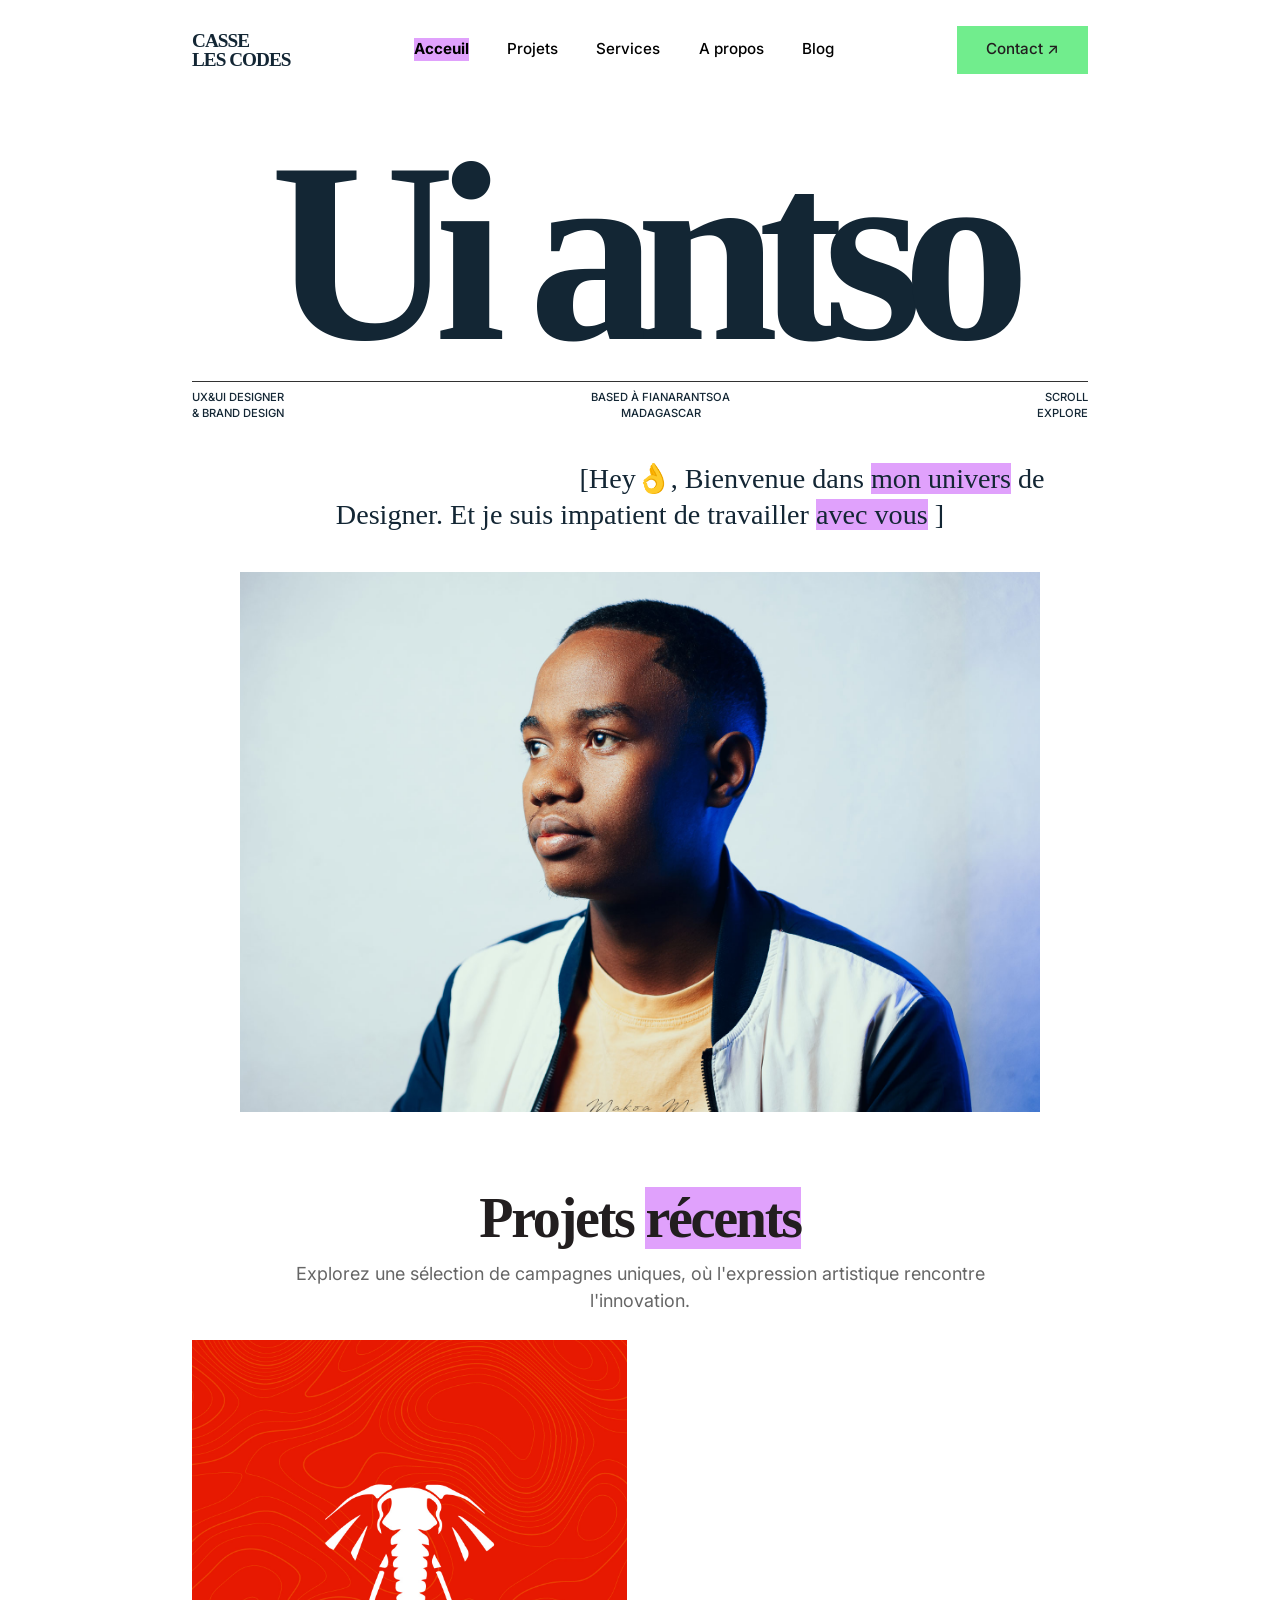
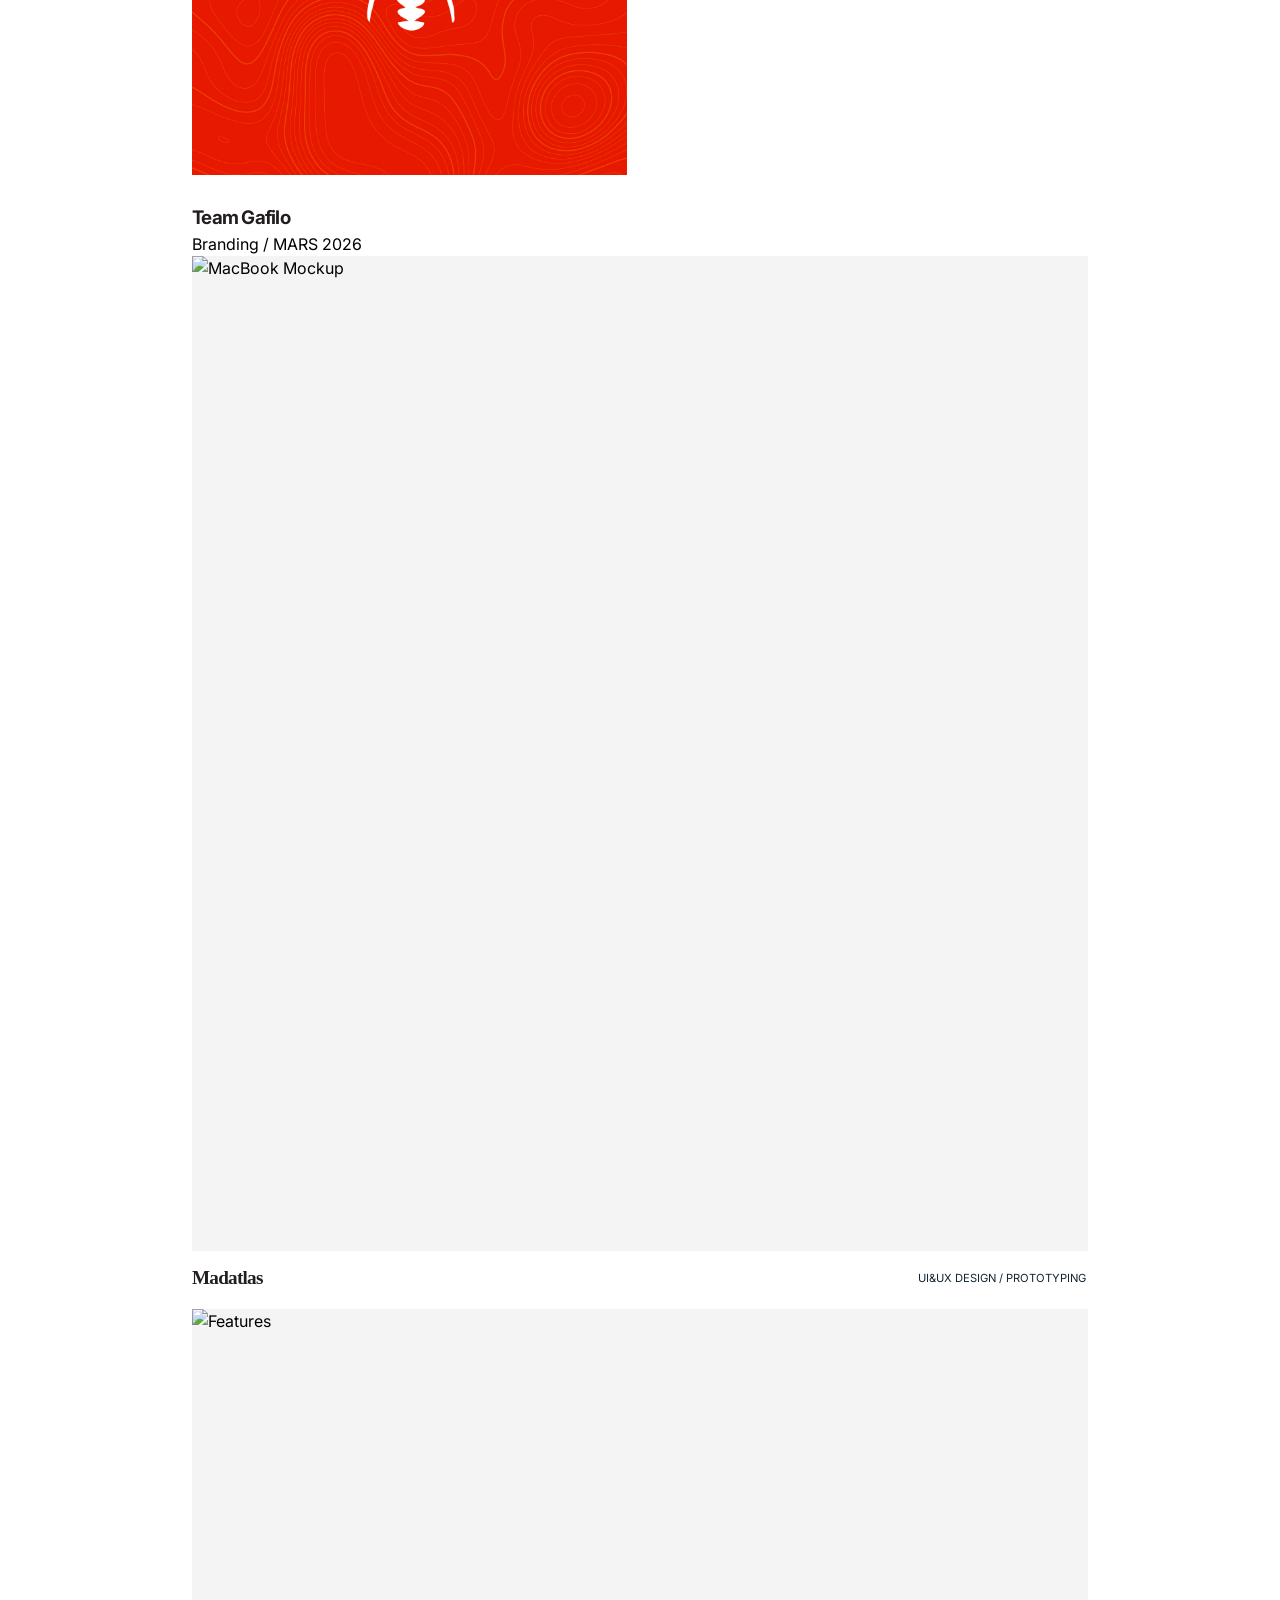
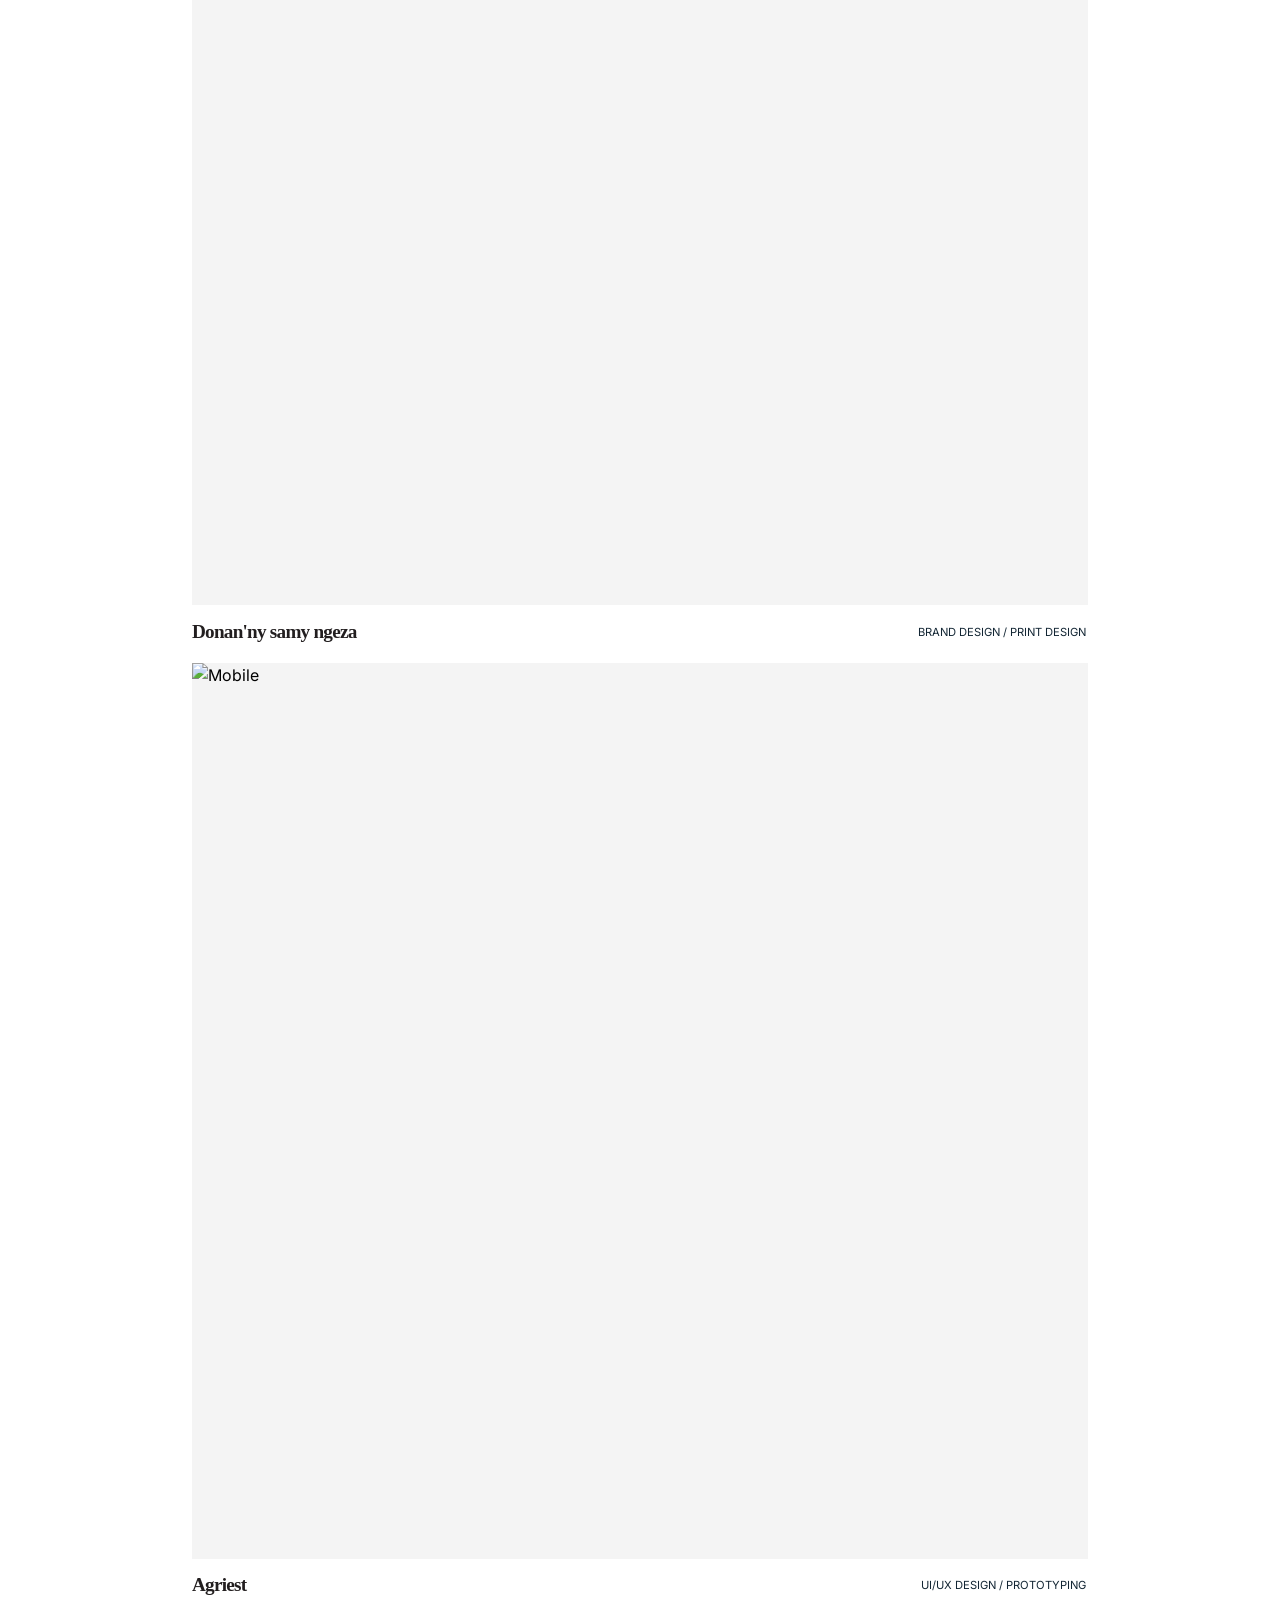
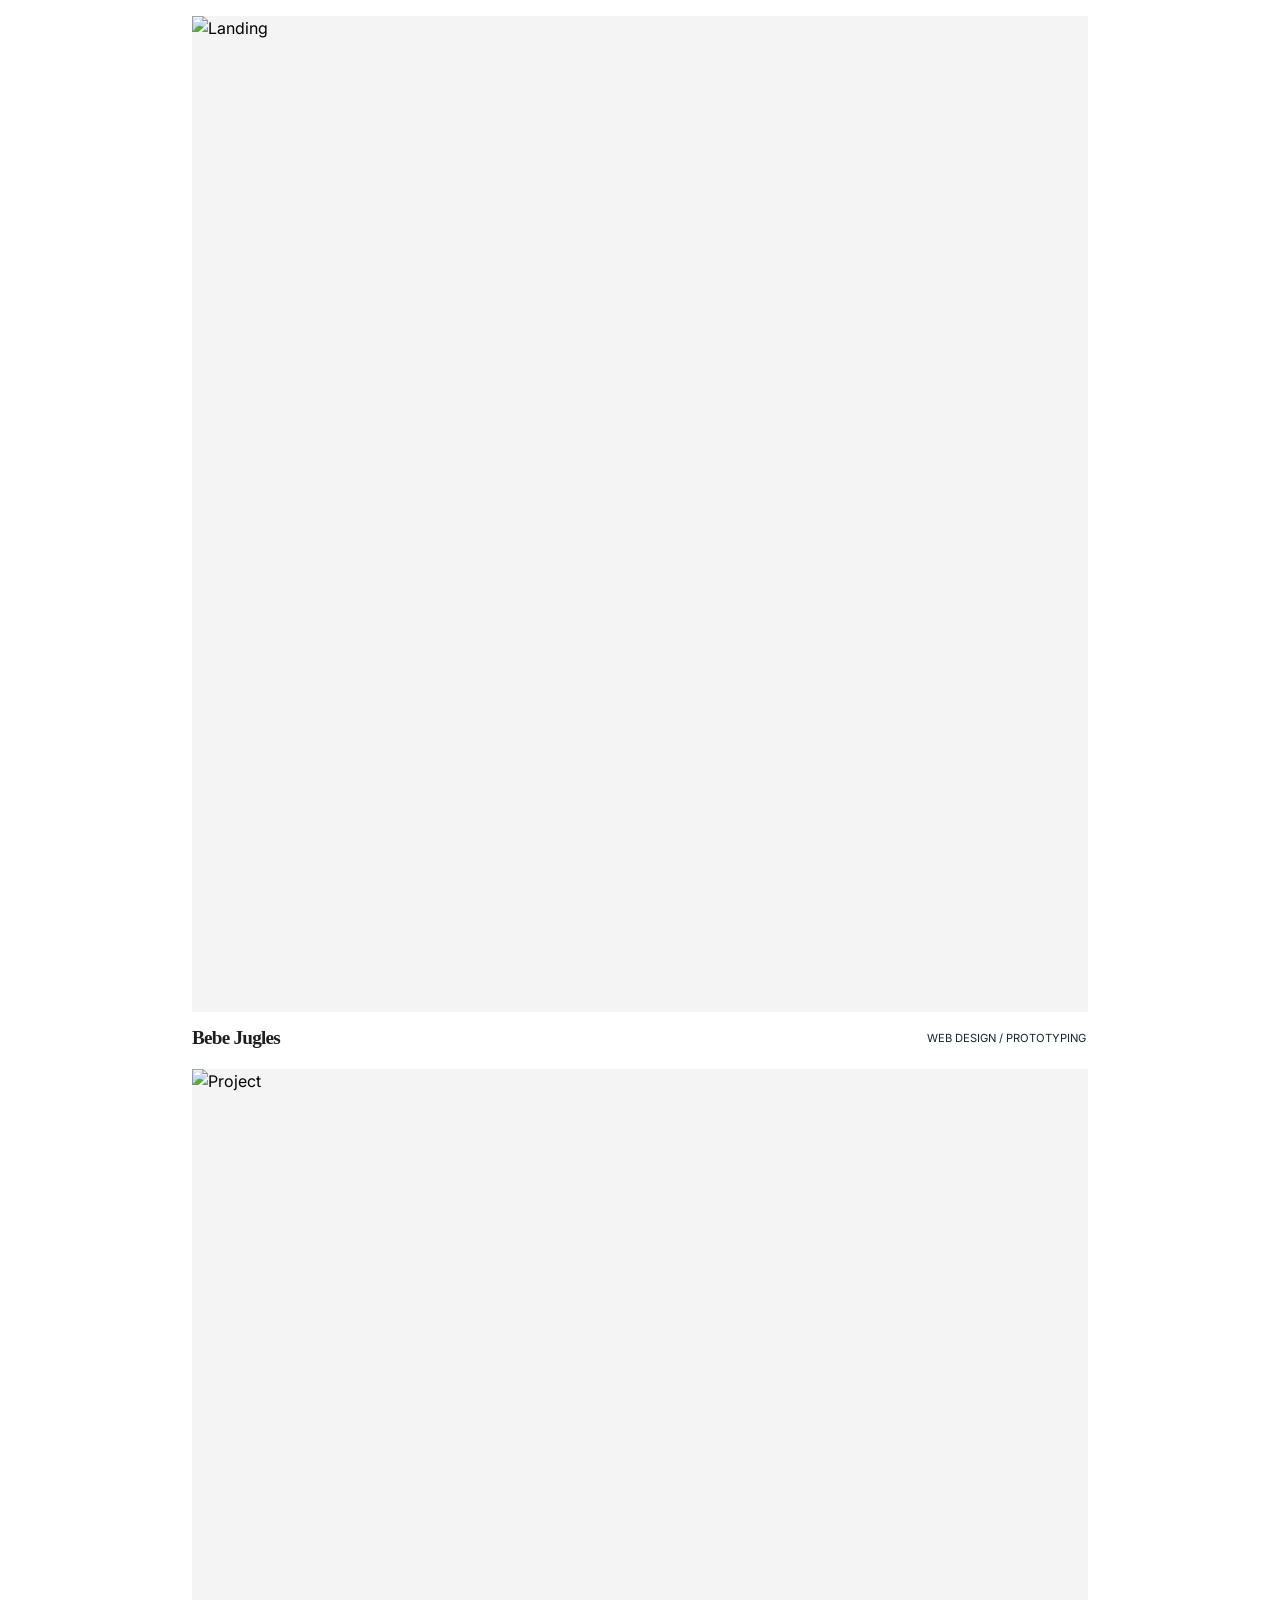
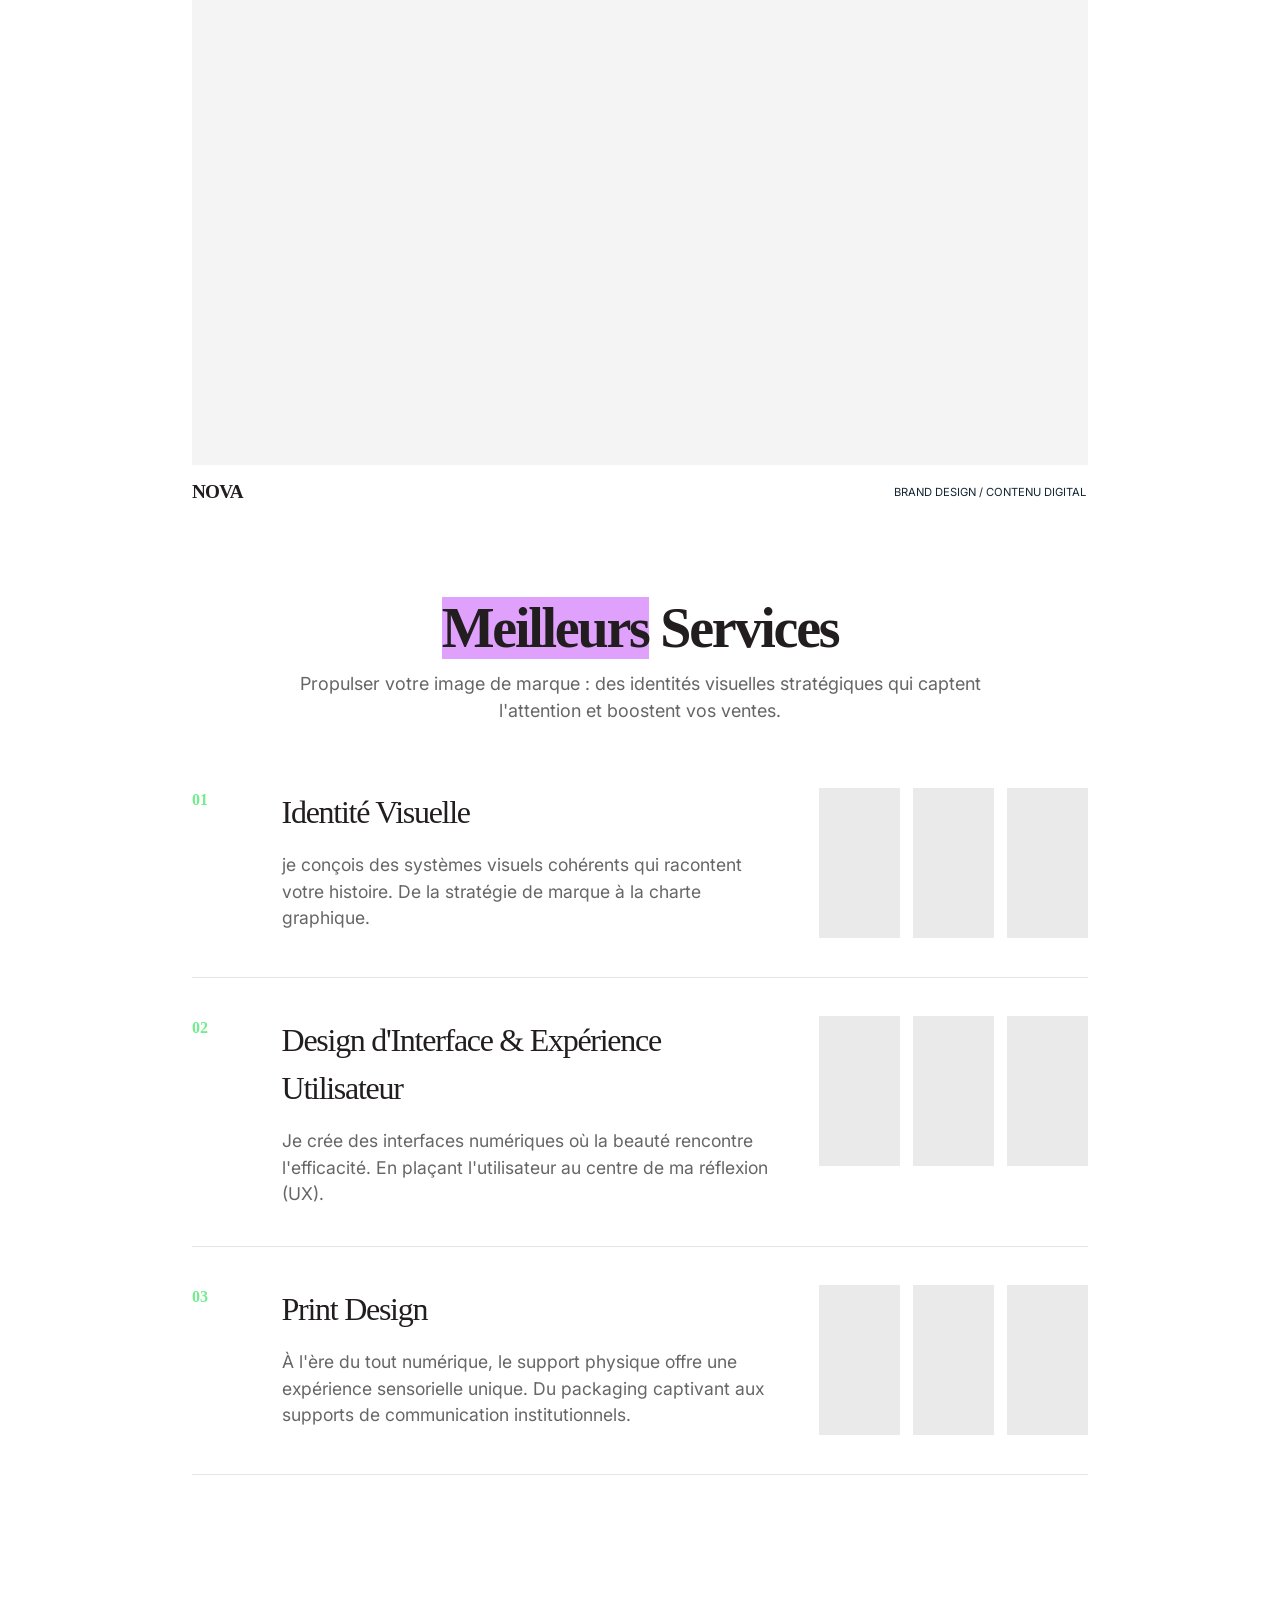
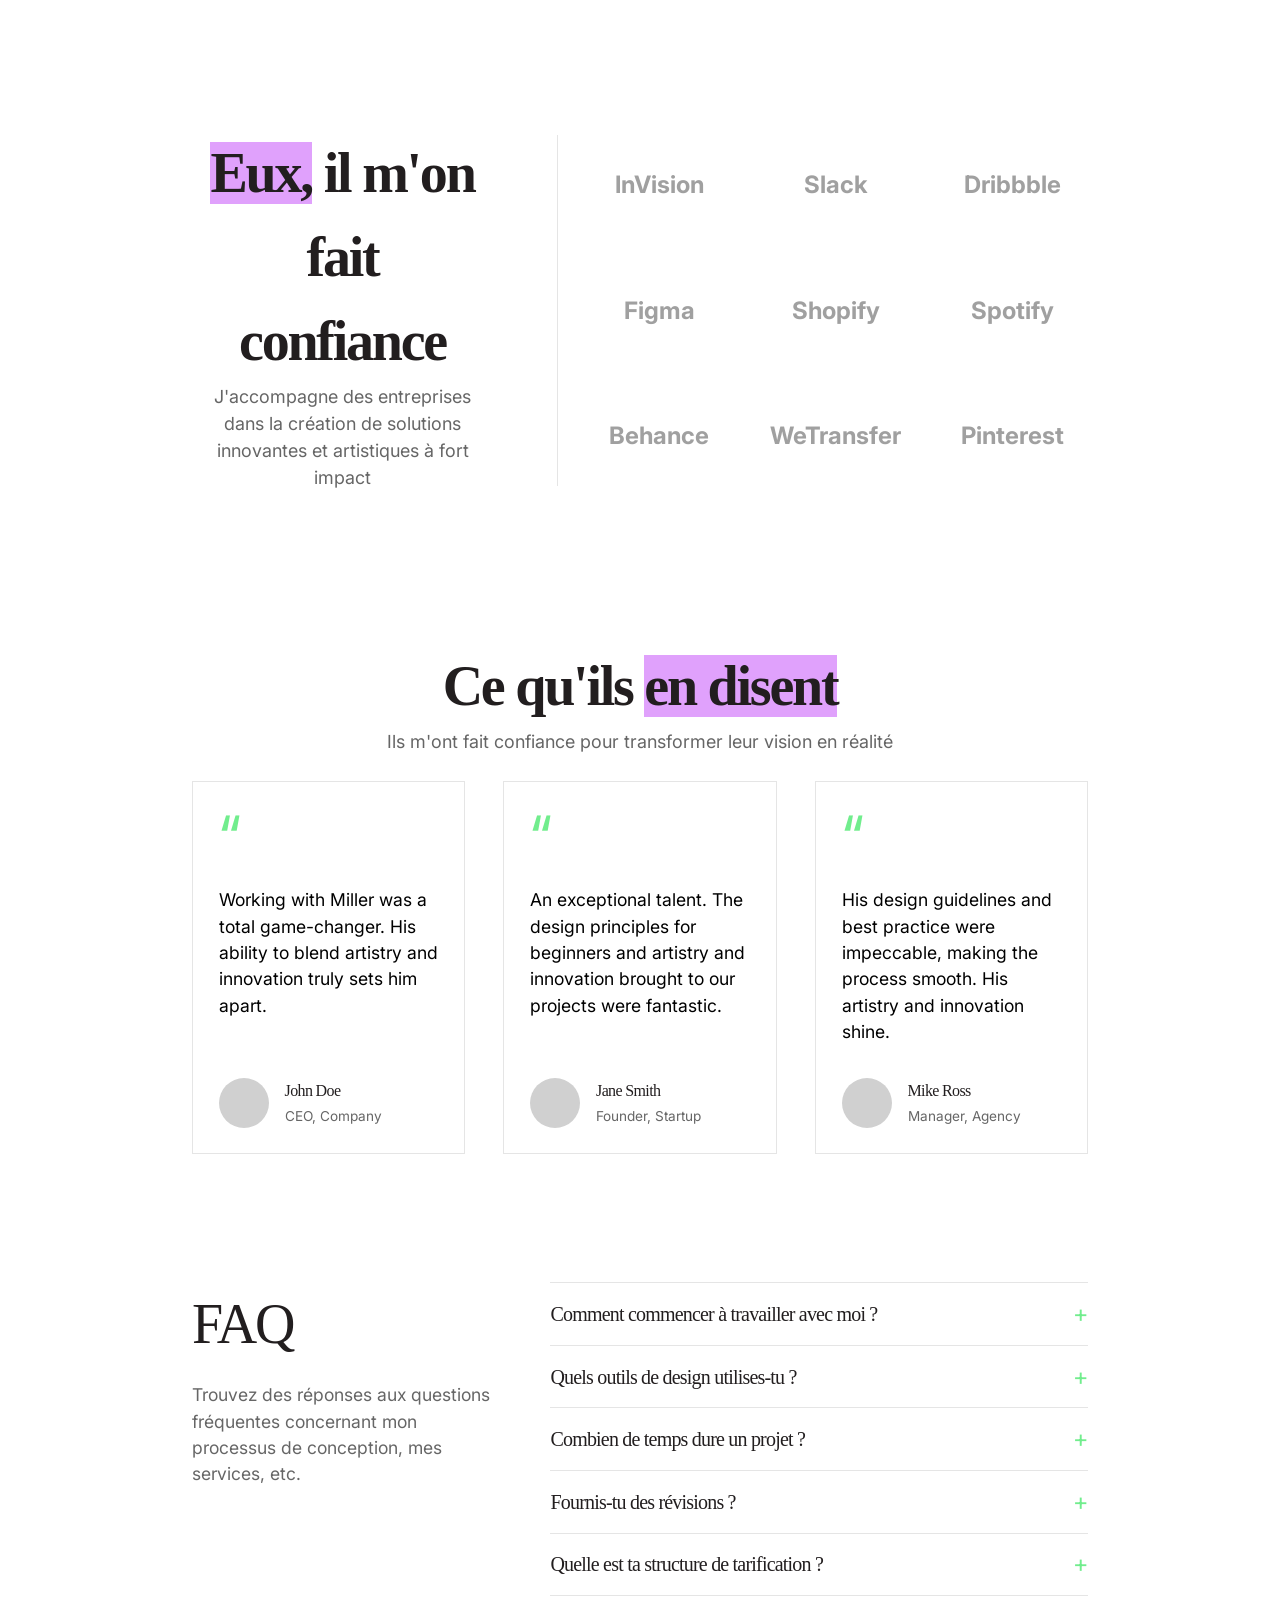
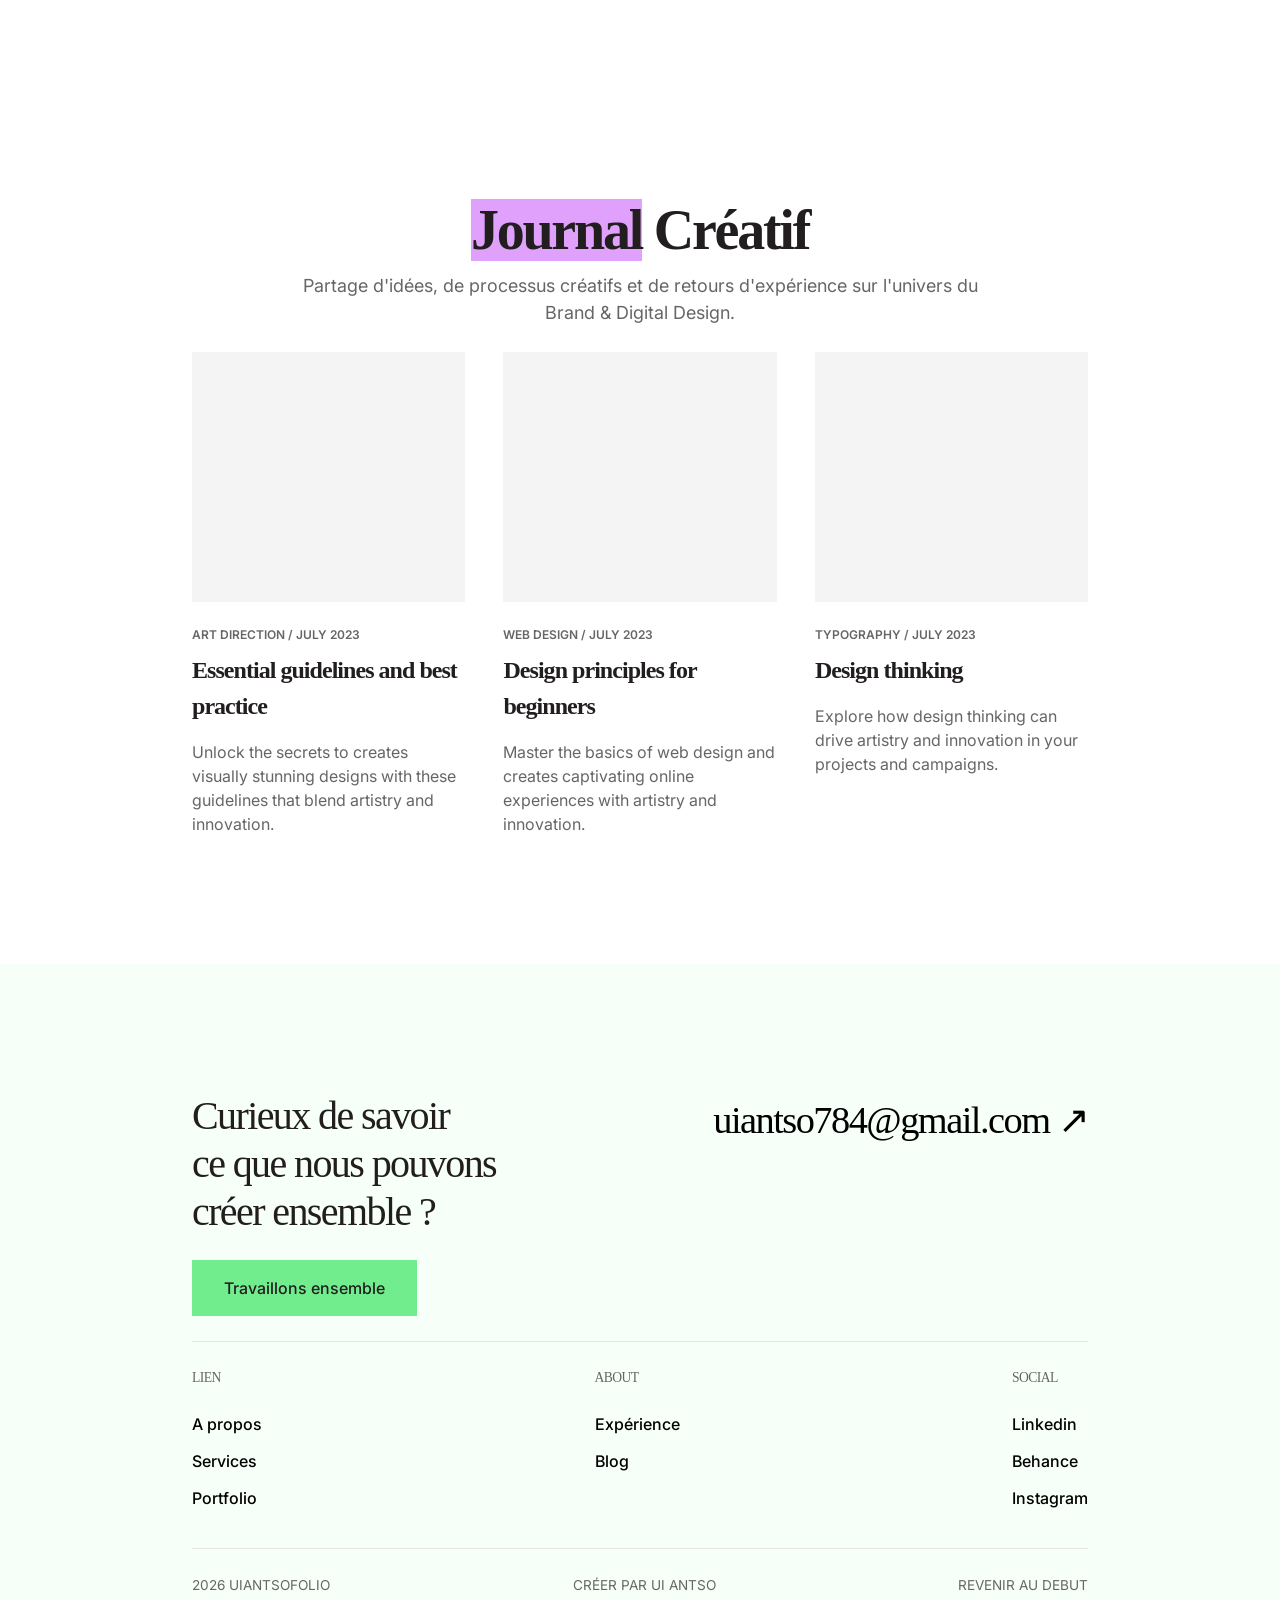
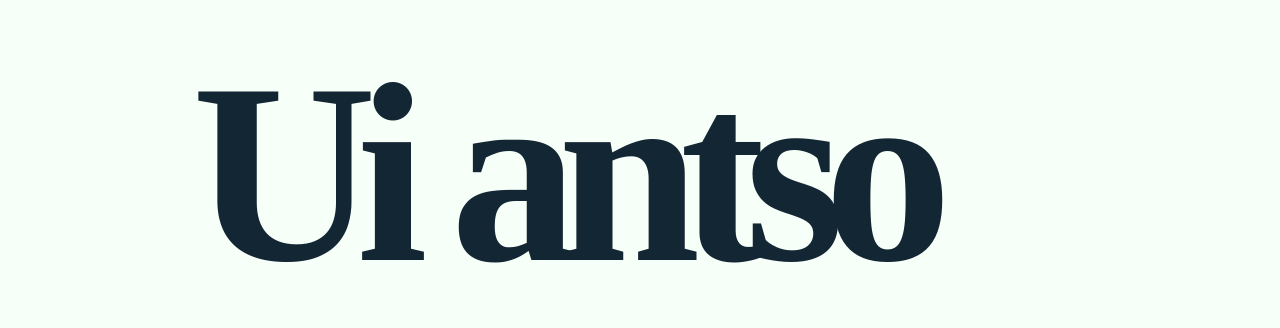
==== index.html @ 8a136097 "Change gafilo" ====
<!DOCTYPE html>
<html lang="fr">

<head>
    <meta charset="UTF-8">
    <meta name="viewport" content="width=device-width, initial-scale=1.0">
    <title>Ui antso | Designer UI/UX & Brand Identity Freelance</title>
    <meta name="description"
        content="Portfolio de Ui antso, designer pluridisciplinaire spécialisé en UI/UX, identité de marque et design print. Création d'expériences numériques modernes et minimalistes.">
    <link rel="stylesheet" href="style.css">
    <link href="https://fonts.googleapis.com/css2?family=Inter:wght@400;500;600;700;800&display=swap" rel="stylesheet">
    <link rel="icon" type="image/svg+xml" href="/favicon.svg">
</head>

<body>

    <!-- HEADER -->
    <header class="navbar">
        <div class="logo">CASSE <br> LES CODES</div>

        <div class="burger-menu" id="burger-menu">
            <span></span>
            <span></span>
            <span></span>
        </div>

        <nav class="nav-links" id="nav-links">
            <a class="active" href="index.html">Acceuil</a>
            <a href="Pojets_Ui_antso.html">Projets</a>
            <a href="Service_Ui_antso.html">Services</a>
            <a href="Apropos_Ui_antso.html">A propos</a>
            <a href="blog_Ui_antso.html">Blog</a>
        </nav>

        <a href="https://wa.me/+261349115994" class="btn-contact">Contact ↗</a>
    </header>

    <!-- HERO SECTION -->
    <section class="hero">
        <h1 class="hero-title">Ui antso</h1>

        <div class="hero-meta">
            <div class="meta-block">
                <span>Ux&Ui Designer</span><br>
                <span> & brand design</span>

            </div>
            <div class="meta-block text-center">
                <span>Based à Fianarantsoa</span><br>
                <span> Madagascar</span>

            </div>
            <div class="meta-block text-right">
                <span>Scroll</span><br>
                <span>Explore</span>
            </div>
        </div>

        <p class="hero-description">
            [Hey👌, Bienvenue dans <span style="background-color: #E0A1FC;">mon univers</span> de Designer. Et je suis
            impatient de travailler <span style="background-color: #E0A1FC;"> avec vous</span> ]
        </p>

        <div class="hero-image">
            <!-- Remplacez l'URL par la vraie photo -->
            <img src="photo_UIantso.jpg" alt="Ui antso Portrait">
        </div>
    </section>

    <!-- SELECTED WORKS -->
    <section class="works">
        <div class="section-heading">
            <h2>Projets <spa style="background-color: #E0A1FC;">récents</spa>
            </h2>
            <p>Explorez une sélection de campagnes uniques, où l'expression artistique rencontre l'innovation.</p>
        </div>

        <div class="works-grid">
            <div class="work-card">
                <a href="https://www.behance.net/gallery/249415917/TEAM-GAFILO target=" _blank"
                    rel="noopener noreferrer">
                    <div class=" img-wrapper"><img src="/TEAM-GAFILO-BRANDING.jpg"
                            alt="TEAM GAFILO | COMBAT​​​​​​​ SPORT GYM designer par ui antso">
                    </div>

                </a>
                <div class="work-info"></div>

                <h3>Team Gafilo</h3>
                <span>Branding / MARS 2026</span>
            </div>
        </div>
        <div class="work-card">
            <div class="img-wrapper"><img
                    src="https://images.unsplash.com/photo-1517336714731-489689fd1ca8?auto=format&fit=crop&q=80&w=800&h=600"
                    alt="MacBook Mockup"></div>
            <div class="work-info">
                <h3>Madatlas</h3>
                <span>Ui&Ux design / Prototyping</span>
            </div>
        </div>
        <div class="work-card">
            <div class="img-wrapper"><img
                    src="https://images.unsplash.com/photo-1551288049-bebda4e38f71?auto=format&fit=crop&q=80&w=800&h=600"
                    alt="Features"></div>
            <div class="work-info">
                <h3>Donan'ny samy ngeza</h3>
                <span>Brand design / Print design</span>
            </div>
        </div>
        <div class="work-card">
            <div class="img-wrapper"><img
                    src="https://images.unsplash.com/photo-1512941937669-90a1b58e7e9c?auto=format&fit=crop&q=80&w=800&h=600"
                    alt="Mobile"></div>
            <div class="work-info">
                <h3>Agriest</h3>
                <span>UI/UX design / Prototyping</span>
            </div>
        </div>
        <div class="work-card">
            <div class="img-wrapper"><img
                    src="https://images.unsplash.com/photo-1498050108023-c5249f4df085?auto=format&fit=crop&q=80&w=800&h=600"
                    alt="Landing"></div>
            <div class="work-info">
                <h3>Bebe Jugles</h3>
                <span>Web Design / Prototyping</span>
            </div>
        </div>
        <div class="work-card">
            <div class="img-wrapper"><img
                    src="https://images.unsplash.com/photo-1558655146-d09347e92766?auto=format&fit=crop&q=80&w=800&h=600"
                    alt="Project"></div>
            <div class="work-info">
                <h3>NOVA</h3>
                <span>Brand design / Contenu Digital</span>
            </div>
        </div>
        </div>
    </section>

    <!-- BEST SERVICES -->
    <section class="services">
        <div class="section-heading">
            <h2> <span style="background-color: #E0A1FC;"> Meilleurs</span> Services</h2>
            <p>Propulser votre image de marque : des identités visuelles stratégiques qui captent
                l'attention et boostent vos ventes.</p>
        </div>

        <div class=" service-list">
            <div class="service-row">
                <div class="service-num">01</div>
                <div class="service-content">
                    <h3>Identité Visuelle</h3>
                    <p>je conçois des systèmes visuels cohérents qui racontent votre histoire. De la stratégie
                        de marque
                        à la charte graphique.</p>
                </div>
                <div class="service-images">
                    <div class="s-img"></div>
                    <div class="s-img"></div>
                    <div class="s-img"></div>
                </div>
            </div>

            <div class="service-row">
                <div class="service-num">02</div>
                <div class="service-content">
                    <h3>Design d'Interface & Expérience Utilisateur</h3>
                    <p>Je crée des interfaces numériques où la beauté rencontre l'efficacité. En plaçant
                        l'utilisateur
                        au centre de ma réflexion (UX).</p>
                </div>
                <div class="service-images">
                    <div class="s-img"></div>
                    <div class="s-img"></div>
                    <div class="s-img"></div>
                </div>
            </div>

            <div class="service-row">
                <div class="service-num">03</div>
                <div class="service-content">
                    <h3>Print Design</h3>
                    <p>À l'ère du tout numérique, le support physique offre une expérience sensorielle unique.
                        Du
                        packaging captivant aux supports de communication institutionnels.</p>
                </div>
                <div class="service-images">
                    <div class="s-img"></div>
                    <div class="s-img"></div>
                    <div class="s-img"></div>
                </div>
            </div>
        </div>
    </section>

    <!-- TRUSTED PARTNERS -->
    <section class="partners">
        <div class="section-heading text-left">
            <h2> <span style="background-color: #E0A1FC;">Eux,</span> il m'on fait <br>confiance
            </h2>
            <p>J'accompagne des entreprises dans la création de solutions innovantes et artistiques à fort impact</p>
        </div>
        <div class="partners-grid">
            <!-- Logos factices pour reproduire la grille -->
            <div class="partner-logo">InVision</div>
            <div class="partner-logo">Slack</div>
            <div class="partner-logo">Dribbble</div>
            <div class="partner-logo">Figma</div>
            <div class="partner-logo">Shopify</div>
            <div class="partner-logo">Spotify</div>
            <div class="partner-logo">Behance</div>
            <div class="partner-logo">WeTransfer</div>
            <div class="partner-logo">Pinterest</div>
        </div>
    </section>

    <!-- CLIENTS REVIEWS -->
    <section class="reviews">
        <div class="section-heading">
            <h2> Ce qu'ils <span style="background-color: #E0A1FC;"> en disent</span></h2>
            <p>Ils m'ont fait confiance pour transformer leur vision en réalité</p>
        </div>
        <div class="reviews-grid">
            <div class="review-card">
                <div class="quote-icon">“</div>
                <p>Working with Miller was a total game-changer. His ability to blend artistry and innovation truly sets
                    him apart.</p>
                <div class="author">
                    <div class="author-pic"></div>
                    <div>
                        <h4>John Doe</h4>
                        <span>CEO, Company</span>
                    </div>
                </div>
            </div>
            <div class="review-card">
                <div class="quote-icon">“</div>
                <p>An exceptional talent. The design principles for beginners and artistry and innovation brought to our
                    projects were fantastic.</p>
                <div class="author">
                    <div class="author-pic"></div>
                    <div>
                        <h4>Jane Smith</h4>
                        <span>Founder, Startup</span>
                    </div>
                </div>
            </div>
            <div class="review-card">
                <div class="quote-icon">“</div>
                <p>His design guidelines and best practice were impeccable, making the process smooth. His artistry and
                    innovation shine.</p>
                <div class="author">
                    <div class="author-pic"></div>
                    <div>
                        <h4>Mike Ross</h4>
                        <span>Manager, Agency</span>
                    </div>
                </div>
            </div>
        </div>
    </section>

    <!-- FAQ -->
    <section class="faq-section">
        <div class="faq-left">
            <h2>FAQ</h2>
            <p>Trouvez des réponses aux questions fréquentes concernant mon processus de conception, mes services, etc.
            </p>
        </div>
        <div class="faq-right">
            <div class="faq-item">
                <div class="faq-question">
                    <h3>Comment commencer à travailler avec moi ?</h3>
                    <span class="plus">+</span>
                </div>
                <div class="faq-answer">
                    <p>Ça commence par un echange gratuit sur WhatsApp. Nous discuterons de tes objectifs, de ta vision
                        et de la manière dont je peux donner vie à tes idées.</p>
                </div>
            </div>
            <div class="faq-item">
                <div class="faq-question">
                    <h3>Quels outils de design utilises-tu ?</h3>
                    <span class="plus">+</span>
                </div>
                <div class="faq-answer">
                    <p>Je travaille avec des outils de pointe dans l'industrie comme Figma, blender et la suite Adobe
                        pour créer des designs modernes et performants.</p>
                </div>
            </div>
            <div class="faq-item">
                <div class="faq-question">
                    <h3>Combien de temps dure un projet ?</h3>
                    <span class="plus">+</span>
                </div>
                <div class="faq-answer">
                    <p>Les délais des projets varient en fonction de l'envergure, mais la plupart des designs prennent
                        entre 2 et 4 semaines. Je fournirai un calendrier précis après notre première consultation.</p>
                </div>
            </div>
            <div class="faq-item">
                <div class="faq-question">
                    <h3>Fournis-tu des révisions ?</h3>
                    <span class="plus">+</span>
                </div>
                <div class="faq-answer">
                    <p>Absolument ! Je propose un nombre défini de révisions pour m'assurer que le design correspond
                        parfaitement à ta vision.</p>
                </div>
            </div>
            <div class="faq-item">
                <div class="faq-question">
                    <h3>Quelle est ta structure de tarification ?</h3>
                    <span class="plus">+</span>
                </div>
                <div class="faq-answer">
                    <p>YLes tarifs dépendent de la complexité et de l'envergure du projet. Discutons de tes objectifs,
                        et je te fournirai un devis transparent, adapté à tes besoins.</p>
                </div>
            </div>

        </div>
    </section>

    <!-- BLOG & ARTICLES -->
    <section class="blog">
        <div class="section-heading">
            <h2> <span style="background-color: #E0A1FC;">Journal</span> Créatif</h2>
            <p>Partage d'idées, de processus créatifs et de retours d'expérience sur l'univers du Brand & Digital
                Design.</p>
        </div>
        <div class="blog-grid">
            <a href="blog_Ui_antso_detail.html" class="blog-card-link">
                <div class="blog-card">
                    <div class="blog-img"></div>
                    <div class="blog-meta">ART DIRECTION / JULY 2023</div>
                    <h3>Essential guidelines and best practice</h3>
                    <p>Unlock the secrets to creates visually stunning designs with these guidelines that blend artistry
                        and innovation.</p>
                </div>
            </a>

            <a href="blog_Ui_antso_detail.html" class="blog-card-link">
                <div class="blog-card">
                    <div class="blog-img"></div>
                    <div class="blog-meta">WEB DESIGN / JULY 2023</div>
                    <h3>Design principles for beginners</h3>
                    <p>Master the basics of web design and creates captivating online experiences with artistry and
                        innovation.</p>
                </div>
            </a>

            <a href="blog_Ui_antso_detail.html" class="blog-card-link">
                <div class="blog-card">
                    <div class="blog-img"></div>
                    <div class="blog-meta">TYPOGRAPHY / JULY 2023</div>
                    <h3>Design thinking</h3>
                    <p>Explore how design thinking can drive artistry and innovation in your projects and campaigns.</p>
                </div>
            </a>
        </div>
    </section>

    <!-- FOOTER -->
    <footer class="footer">
        <div class="footer-top">
            <div class="footer-cta">
                <h2>Curieux de savoir <br> ce que nous pouvons <br> créer ensemble ?</h2>
                <a href="https://wa.me/+261349115994" class="btn-dark">Travaillons ensemble</a>
            </div>
            <div class="footer-email">
                <a href="https://mail.google.com/mail/?view=cm&to=uiantso784@gmail.com">uiantso784@gmail.com ↗</a>
            </div>
        </div>

        <div class="footer-links-grid">
            <div class="links-col">
                <h4>Lien</h4>
                <a href="Apropos_Ui_antso.html">A propos</a>
                <a href="Service_Ui_antso.html">Services</a>
                <a href="Pojets_Ui_antso.html">Portfolio</a>
            </div>
            <div class="links-col">
                <h4>About</h4>
                <a href="Apropos_Ui_antso.html">Expérience</a>
                <a href="blog_Ui_antso.html">Blog</a>
            </div>
            <div class="links-col">
                <h4>Social</h4>
                <a href="https://www.linkedin.com/in/ui-antso-549456346/">Linkedin</a>
                <a href="https://www.behance.net/Uiantso">Behance</a>
                <a href="https://www.instagram.com/ui.antsoo">Instagram</a>
            </div>
        </div>

        <div class="footer-bottom-text">
            <span>2026 Uiantsofolio</span>
            <span>Créer par Ui antso</span>
            <span>Revenir au debut</span>
        </div>

        <h1 class="hero-title">Ui antso</h1>
    </footer>
    <script src="script.js"></script>

</body>

</html>
---- style.css ----
/* --- RESET & VARIABLES --- */
:root {
    --bg-color: #ffffff;
    --text-main: #000000;
    --text-muted: #666666;
    --border-color: #e5e5e5;
    --font-family: 'Inter', sans-serif;
    --padding-x: 15vw;
}

* {
    margin: 0;
    padding: 0;
    box-sizing: border-box;
}

body {
    font-family: var(--font-family);
    background-color: var(--bg-color);
    color: var(--text-main);
    line-height: 1.5;
    overflow-x: hidden;
}

a {
    text-decoration: none;
    color: inherit;
}

img {
    max-width: 100%;
    display: block;
    object-fit: cover;
}

/* --- TYPOGRAPHY --- */
h1,
h2,
h3,
h4 {
    letter-spacing: -0.04em;
    font-weight: 700;
    color: #221E1F;
}

.text-center {
    text-align: center;
}

.text-right {
    text-align: right;
}

.text-left {
    text-align: left;
}

.section-heading {
    text-align: center;
    max-width: 700px;
    margin: 0 auto 2vw auto;
}

.section-heading h2 {
    font-size: 3.5rem;
    margin-bottom: 0rem;
    font-family: Space Grotesk;
}

.section-heading p {
    font-size: 1.125rem;
    color: var(--text-muted);
}

/* --- NAVBAR --- */
.navbar {
    display: flex;
    justify-content: space-between;
    align-items: center;
    padding: 2vw var(--padding-x);
    font-weight: 500;
    font-size: 0.95rem;


}

.logo {
    font-size: 1.2rem;
    font-weight: 800;
    letter-spacing: -0.05em;
    font-family: Space Grotesk;
    line-height: 1;
    color: #132634;
}

.logo:hover {
    color: #71ED8D;
}

.nav-links {
    display: flex;
    gap: 3vw;
}

.btn-contact {
    background-color: #71ED8D;
    ;
    color: #221E1F;
    padding: 0.8rem 1.8rem;
    border-radius: 0px;
}

.btn-dark {
    display: inline-block;
    background-color: #71ED8D;
    color: #221e1f;
    padding: 1rem 2rem;
    border-radius: 0px;
    font-weight: 500;
    margin-top: 1.5rem;
}

/* --- HERO --- */
.hero {
    padding: 3vw var(--padding-x) 0;
    display: flex;
    flex-direction: column;
    align-items: center;
}

.hero-title {
    font-size: 20vw;
    font-weight: bold;
    line-height: 0.9;
    letter-spacing: -0.08em;
    margin-bottom: 1vw;
    font-family: Space Grotesk;
    color: #132634;
}

.hero-meta {
    width: 100%;
    display: flex;
    justify-content: space-between;
    font-size: 0.7rem;
    text-transform: uppercase;
    color: #132634;
    margin-bottom: 3vw;
    padding-top: 0.5vw;
    font-weight: 500;
    border-top: solid 0.5px rgb(50, 50, 50);
}

.hero-description {
    font-size: 2.2vw;
    font-weight: 500;
    text-align: center;
    max-width: 100%;
    line-height: 1.3;
    margin-bottom: 3vw;
    font-family: sora;
    text-indent: 344px;
    color: #132634;
}

.hero-description2 {
    font-size: 2.2vw;
    font-weight: 500;
    text-align: left;
    max-width: 100%;
    line-height: 1.3;
    margin-bottom: 3vw;
    font-family: sora;
    color: #132634;
}

.hero-image {
    width: 100%;
    max-width: 800px;
    height: 60vh;
    border-radius: 0px 0px 0 0;
    overflow: hidden;
    background-color: #f0f0f0;
}

.hero-image2 {
    width: 100%;
    height: 60vh;
    border-radius: 0px 0px 0 0;
    overflow: hidden;
    background-color: #f0f0f0;
}

.hero-image img {
    width: 100%;
    height: 100%;
}

/* --- WORKS --- */
.works {
    padding: 5vw var(--padding-x);
}

.works-grid {
    display: grid;
    grid-template-columns: 1fr 1fr;
    gap: 2vw;
    align-items: start;
    /* Important pour que les cartes ne s'étirent pas par défaut */
}

.work-card .img-wrapper {
    width: 100%;
    overflow: hidden;
    background-color: #f4f4f4;
    margin-bottom: 0.8rem;
    transition: transform 0.6s ease;
    aspect-ratio: 1 / 1;
}


.work-card:nth-child(4n+2) .img-wrapper {
    aspect-ratio: 4.5 / 5;
}

/* Ligne 2 : L'élément à GAUCHE (n°3) est LONG */
.work-card:nth-child(4n+3) .img-wrapper {
    aspect-ratio: 4.5 / 5;
}

.work-card .img-wrapper img {
    width: 100%;
    height: 100%;
}

.work-info {
    display: flex;
    justify-content: space-between;
    align-items: center;
    border-bottom: none;
    padding-bottom: 1rem;
}

.work-info h3 {
    font-size: 1.2rem;
    font-family: Space Grotesk;
}

.work-info span {
    font-size: 0.7rem;
    color: #132634;
    text-transform: uppercase;
    padding: 2px;
}

/* --- SERVICES --- */
.services {
    padding: 0 var(--padding-x) 10vw;
}

.service-list {
    border-top: 0px solid var(--text-main);
}

.service-row {
    display: flex;
    padding: 3vw 0;
    border-bottom: 1px solid var(--border-color);
    align-items: flex-start;
}

.service-num {
    width: 10%;
    font-size: 1rem;
    font-weight: 600;
    font-family: sora;
    color: #71ED8D;
}

.service-content {
    width: 60%;
    padding-right: 4vw;
}

.service-content2 {
    width: 60%;
    padding-right: 1vw;
}

.service-content h3 {
    font-size: 2rem;
    margin-bottom: 1rem;
    font-family: sora;
    font-weight: 400;
}

.service-content p {
    color: var(--text-muted);
    font-size: 1.1rem;
}

.service-images {
    width: 30%;
    display: flex;
    gap: 1vw;
    justify-content: flex-end;
}

.service-images2 {
    width: 100%;
    display: flex;
    gap: 0.5vw;
    justify-content: flex-end;
}


.s-img {
    width: 150px;
    height: 150px;
    background-color: #eaeaea;
}

.s-img2 {
    width: 100%;
    height: 210px;
    background-color: #eaeaea;
    margin-top: 2.5rem;
}

/* --- PARTNERS --- */
.partners {
    padding: 10vw var(--padding-x);
    display: flex;
    align-items: center;
    gap: 5vw;
}

.partners .section-heading {
    margin: 0;
    width: 40%;
}

.partners-grid {
    width: 70%;
    display: grid;
    grid-template-columns: repeat(3, 1fr);
    gap: 2vw;
    border-left: 1px solid var(--border-color);
    padding-left: 2vw;
}

.partner-logo {
    font-weight: 700;
    color: #a0a0a0;
    font-size: 1.5rem;
    text-align: center;
    padding: 2rem 0;
}

/* --- REVIEWS --- */
.reviews {
    padding: 2vw var(--padding-x) 10vw;
}

.reviews-grid {
    display: grid;
    grid-template-columns: repeat(3, 1fr);
    gap: 3vw;
}

.reviews-grid2 {
    display: grid;
    grid-template-columns: repeat(3, 1fr);
    gap: 3vw;
}

.review-card {
    padding: 2vw;
    border: 0.25px solid var(--border-color);
    display: flex;
    flex-direction: column;
}

.quote-icon {
    font-size: 4rem;
    line-height: 1;
    color: #71ED8D;
    margin-bottom: 1rem;

}

.review-card p {
    font-size: 1.1rem;
    margin-bottom: 2rem;
    flex-grow: 1;
}

.author {
    display: flex;
    align-items: center;
    gap: 1rem;
}

.author-pic {
    width: 50px;
    height: 50px;
    border-radius: 50%;
    background-color: #d0d0d0;
}

.author h4 {
    font-size: 1rem;
    font-family: sora;
    font-weight: 400;
}

.author span {
    font-size: 0.85rem;
    color: var(--text-muted);
}

/* --- FAQ --- */
.faq-section {
    padding: 0 var(--padding-x) 10vw;
    display: flex;
    justify-content: space-between;
}

.faq-left {
    width: 35%;
}

.faq-left h2 {
    font-size: 3.5rem;
    margin-bottom: 1rem;
    font-family: sora;
    font-weight: 400;
}

.faq-left p {
    font-size: 1.1rem;
    color: var(--text-muted);
}

.faq-right {
    width: 60%;
    border-top: 1px solid var(--border-color);
}

.faq-item {
    display: flex;
    justify-content: space-between;
    align-items: center;
    padding: 2vw 0;
    border-bottom: 1px solid var(--border-color);
    cursor: pointer;
}

.faq-item h3 {
    font-size: 1.25rem;
    font-weight: 500;
    font-family: sora;
    font-weight: 400;
}

.faq-item .plus {
    font-size: 1.5rem;
    color: #71ED8D;
}


/* --- BLOG --- */
.blog {
    padding: 5vw var(--padding-x) 10vw;
}

.blog-grid {
    display: grid;
    grid-template-columns: repeat(3, 1fr);
    gap: 3vw;
}

.blog-img {
    height: 250px;
    background-color: #f4f4f4;
    margin-bottom: 1.5rem;
}

.blog-meta {
    font-size: 0.75rem;
    font-weight: 600;
    color: var(--text-muted);
    margin-bottom: 0.5rem;

}

.blog-card h3 {
    font-size: 1.5rem;
    margin-bottom: 1rem;
    font-family: sora;
    font-weight: 600;
}

.blog-card p {
    color: var(--text-muted);
    font-size: 1rem;
}

.blog-card-link {
    text-decoration: none;
    /* Enlève le soulignement */
    color: inherit;
    /* Garde les couleurs d'origine du texte */
    display: block;
    /* Permet à toute la zone d'être cliquable */
    transition: transform 0.3s ease;
}

.blog-card-link:hover {
    transform: translateY(-5px);
    /* Petit effet de survol sympa */
}

/* --- FOOTER --- */
.footer {
    background-color: #f7fff9;
    padding: 10vw var(--padding-x) 2vw;
}

.footer-top {
    display: flex;
    justify-content: space-between;
    align-items: flex-start;
    margin-bottom: 2vw;
}

.footer-cta h2 {
    font-size: 2.5rem;
    line-height: 1.2;
    font-family: sora;
    font-weight: 500;
}

.footer-email a {
    font-size: 3vw;
    font-weight: 800;
    letter-spacing: -0.04em;
    font-family: sora;
    font-weight: 400;
}

.footer-links-grid {
    display: flex;
    justify-content: space-between;
    border-top: 1px solid var(--border-color);
    border-bottom: 1px solid var(--border-color);
    padding: 2vw 0;
    margin-bottom: 2vw;
}

.social-icons {
    display: flex;
    gap: 1rem;
    font-weight: 600;
}

.links-col h4 {
    font-size: 0.85rem;
    color: var(--text-muted);
    margin-bottom: 1.5rem;
    text-transform: uppercase;
    font-family: sora;
    font-weight: 400;
}

.links-col a {
    display: block;
    margin-bottom: 0.8rem;
    font-weight: 500;
}

.footer-bottom-text {
    display: flex;
    justify-content: space-between;
    font-size: 0.85rem;
    color: var(--text-muted);
    text-transform: uppercase;
    margin-bottom: 5vw;
}

.huge-footer-logo {
    font-size: 16vw;
    font-weight: 800;
    letter-spacing: -0.06em;
    text-align: center;
    line-height: 0.75;
    margin-bottom: -1vw;
}

/* --- ANIMATIONS --- */

/* Apparition au scroll (utilisé avec JS plus bas) */
.reveal {
    opacity: 0;
    transform: translateY(30px);
    transition: all 0.8s ease-out;
}

.reveal.active {
    opacity: 1;
    transform: translateY(0);
}

/* Hover sur les images de projets */
.img-wrapper {
    overflow: hidden;
}

.img-wrapper img {
    transition: transform 0.6s cubic-bezier(0.25, 1, 0.5, 1);
}

.work-card:hover .img-wrapper img {
    transform: scale(1.05);
}

/* Animation du bouton de contact */
.btn-contact:hover {
    background-color: #333;
    transform: translateY(-2px);
    transition: all 0.3s ease;
    color: #f0f0f0;
}

.btn-dark:hover {
    background-color: #333;
    transform: translateY(-2px);
    transition: all 0.3s ease;
    color: #f0f0f0;
}

/* Animation des items FAQ */
.faq-item {
    transition: padding-left 0.3s ease;
}

.faq-item:hover {
    padding-left: 10px;
    border-bottom-color: var(--text-main);
}

/* Style du bouton burger */
.burger-menu {
    display: none;
    /* Caché par défaut sur desktop */
    flex-direction: column;
    gap: 5px;
    cursor: pointer;
    z-index: 1001;
}

.burger-menu span {
    display: block;
    width: 25px;
    height: 3px;
    background-color: var(--text-main);
    transition: all 0.3s ease;
}

/* État "ouvert" du burger (croix) */
.burger-menu.open span:nth-child(1) {
    transform: translateY(8px) rotate(45deg);
}

.burger-menu.open span:nth-child(2) {
    opacity: 0;
}

.burger-menu.open span:nth-child(3) {
    transform: translateY(-8px) rotate(-45deg);
}

/* --- RESPONSIVITÉ --- */

/* --- RESPONSIVITÉ GLOBALE --- */
@media (max-width: 768px) {
    :root {
        --padding-x: 20px;
    }

    @media (max-width: 768px) {
        .btn-contact {
            display: none;
        }

        /* On cache le bouton header classique */

        .burger-menu {
            display: flex !important;
            position: relative;
            z-index: 1100;
            /* Plus haut que tout */
        }

        /* Configuration du menu mobile */
        .nav-links {
            display: flex !important;
            flex-direction: column;
            justify-content: center;
            align-items: center;
            position: fixed;
            top: 0;
            right: 0;
            width: 100%;
            height: 100vh;
            background-color: #ffffff;
            /* Force le blanc */
            z-index: 1000;

            /* On utilise transform pour sortir l'élément de l'écran */
            transform: translateX(100%);
            transition: transform 0.4s ease-in-out;
        }

        /* LA CLASSE QUI COMMANDE L'OUVERTURE */
        .nav-links.active {
            transform: translateX(0) !important;
        }
    }

    /* Navbar */
    .nav-links {
        display: none;
        font-size: 8vw;
    }

    /* On cache pour simplifier sans JS complexe */

    /* Hero */
    .hero-title {
        font-size: 26vw;
        margin-top: 4vh;
    }

    .hero-meta {
        flex-direction: row;
        gap: 5px;
        text-align: center;
        font-size: 2vw;
    }

    .hero-description {
        font-size: 1.2rem;
        max-width: 100%;
        margin-bottom: 10vw;
        text-indent: 0px;
    }

    .hero-image {
        height: 40vh;
        /* Moins haut sur mobile */
    }

    .hero-image2 {
        width: 100%;
        height: 30vh;
        border-radius: 0px 0px 0 0;
        overflow: hidden;
        background-color: #f0f0f0;
    }

    /* Grilles (Works, Reviews, Blog) */
    .works-grid,
    .reviews-grid,
    .blog-grid {
        grid-template-columns: 1fr;
        gap: 40px;
    }

    .work-card .img-wrapper {
        height: 350px;
    }

    /* Services */
    .service-row {
        flex-direction: column;
    }

    .service-num {
        margin-bottom: 10px;
    }

    .service-content {
        width: 100%;
        padding-right: 0;
    }

    .service-content2 {
        width: 100% !important;
        /* Force chaque bloc à prendre toute la largeur */
        padding-right: 0;
    }

    .service-images {
        width: 100%;
        justify-content: flex-start;
        margin-top: 15px;
    }

    .s-img2 {
        width: 100%;
        height: 210px;
        background-color: #eaeaea;
    }

    .service-images2 {
        width: 100%;
        display: flex;
        gap: 1vw;
        justify-content: flex-end;
    }

    .hide-mobile {
        display: none !important;
    }


    /* Partners */
    .partners {
        flex-direction: column;
        align-items: flex-start;
    }

    .partners .section-heading,
    .partners-grid {
        width: 100%;
        border-left: none;
        padding-left: 0;
    }

    /* FAQ */
    .faq-section {
        flex-direction: column;
        gap: 3rem;
        /* Espace entre le titre FAQ et les questions */
        padding: 10vw var(--padding-x);
    }

    .faq-left,
    .faq-right {
        width: 100%;
    }

    .reviews-grid2 {
        display: grid;
        grid-template-columns: repeat(3, 1fr);
        gap: 3vw;
    }

    /* Footer */
    .footer-top {
        flex-direction: column;
        align-items: flex-start;
        gap: 40px;
    }

    .footer-email a {
        font-size: 7vw;
        /* Réduction pour éviter que l'email ne dépasse */
        word-break: break-all;
        /* Coupe l'email si vraiment trop long */
    }

    .footer-links-grid {
        display: grid;
        grid-template-columns: repeat(2, 1fr);
        /* 2 colonnes sur tablette/mobile large */
        gap: 30px;
        padding: 8vw 0;
    }

    .footer-bottom-text {
        flex-direction: column;
        text-align: center;
        gap: 10px;
    }
}

@media (max-width: 480px) {
    .partners-grid {
        grid-template-columns: 1fr 1fr;
    }

    .section-heading h2 {
        font-size: 2.2rem;
    }
}

/* On change l'item en colonne pour que la réponse soit sous la question */
.faq-item {
    display: flex;
    flex-direction: column;
    align-items: stretch;
    padding: 0;
    /* On gère le padding dans faq-question */
}

.faq-question {
    display: flex;
    justify-content: space-between;
    align-items: center;
    padding: 1vw 0;
}

/* L'astuce pour l'animation de hauteur */
.faq-answer {
    display: grid;
    grid-template-rows: 0fr;
    /* Hauteur 0 par défaut */
    transition: grid-template-rows 0.4s ease;
    overflow: hidden;
}

.faq-answer p {
    min-height: 0;
    color: var(--text-muted);
    padding-bottom: 0vw;
}

/* Quand on ajoute la classe .open via JS */
.faq-item.open .faq-answer {
    grid-template-rows: 1fr;
    /* La hauteur s'adapte au contenu */
}

.faq-item.open .plus {
    transform: rotate(45deg);
}

/* Style pour le lien de la page actuelle */
.nav-links a.active {
    background-color: #E0A1FC;
    /* La couleur violette utilisée dans ton design */
    color: #000;
    font-weight: 700;
    border-radius: 0px;
}
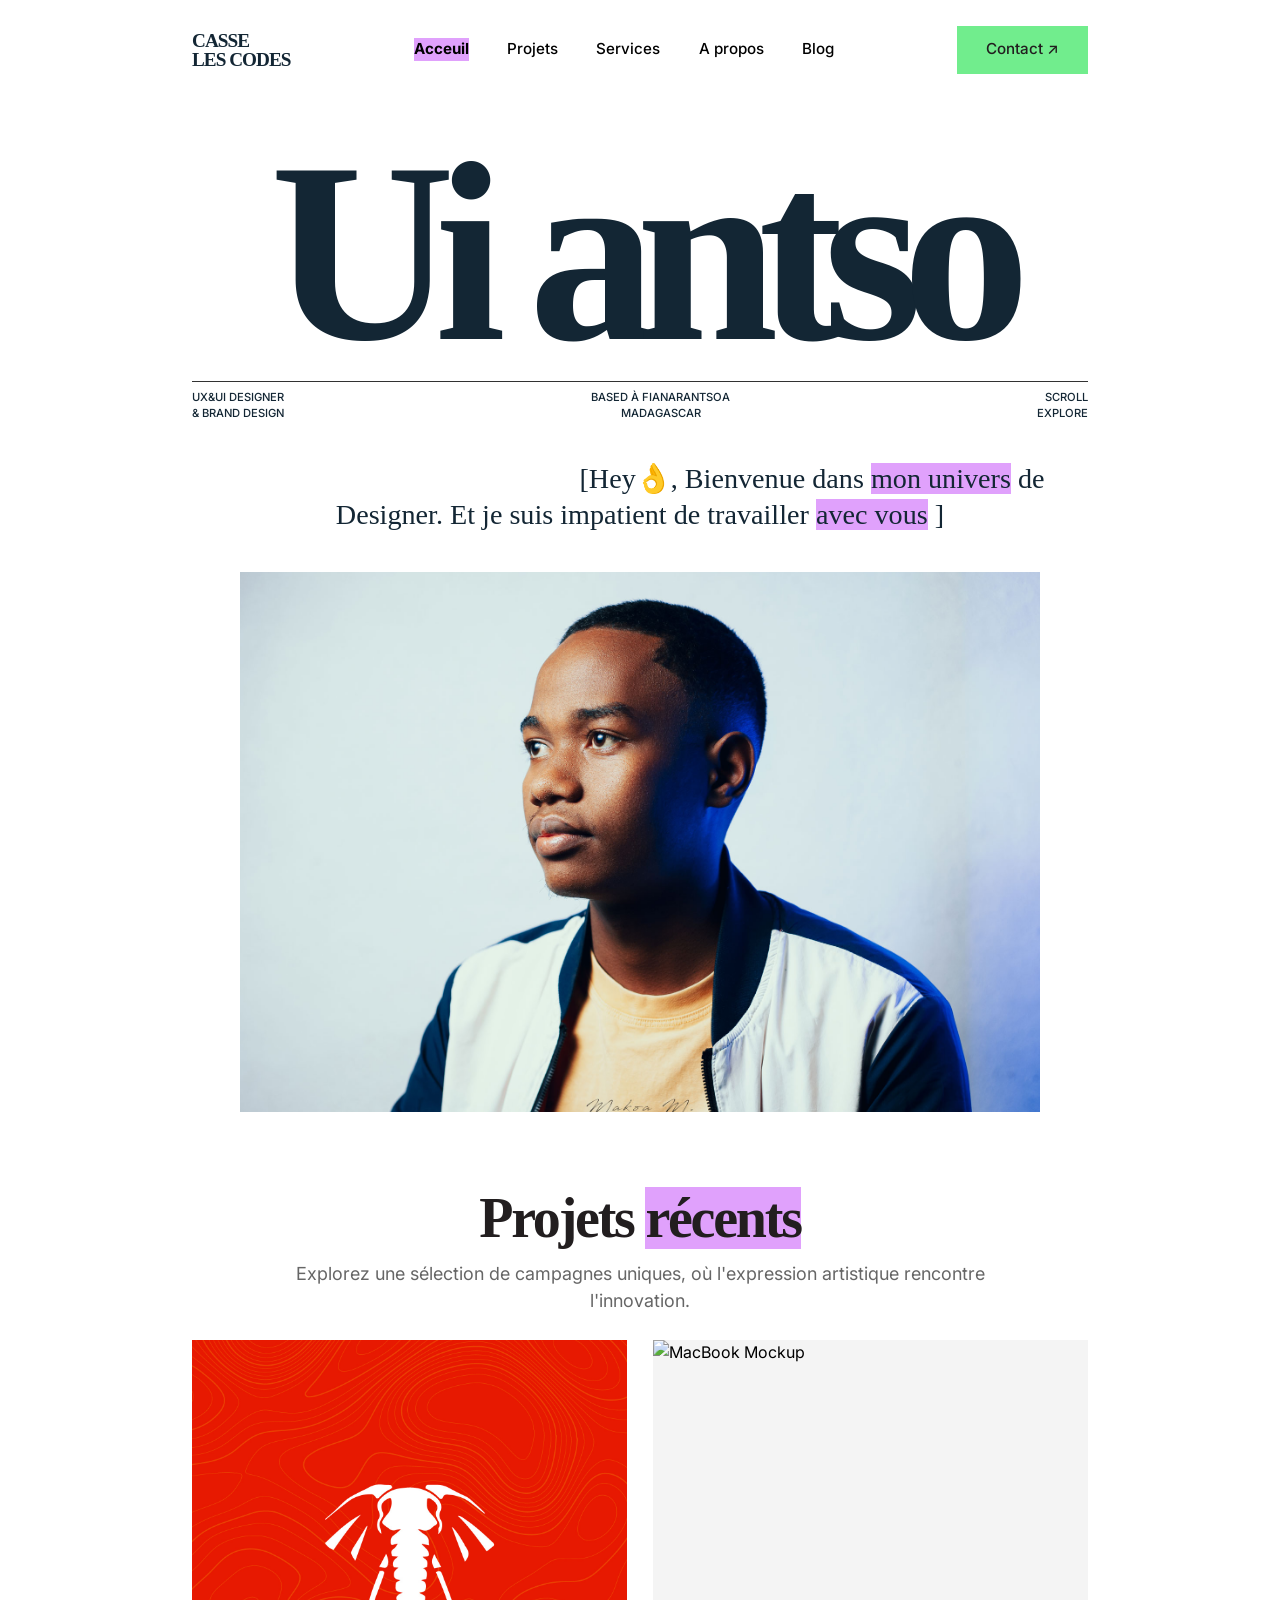
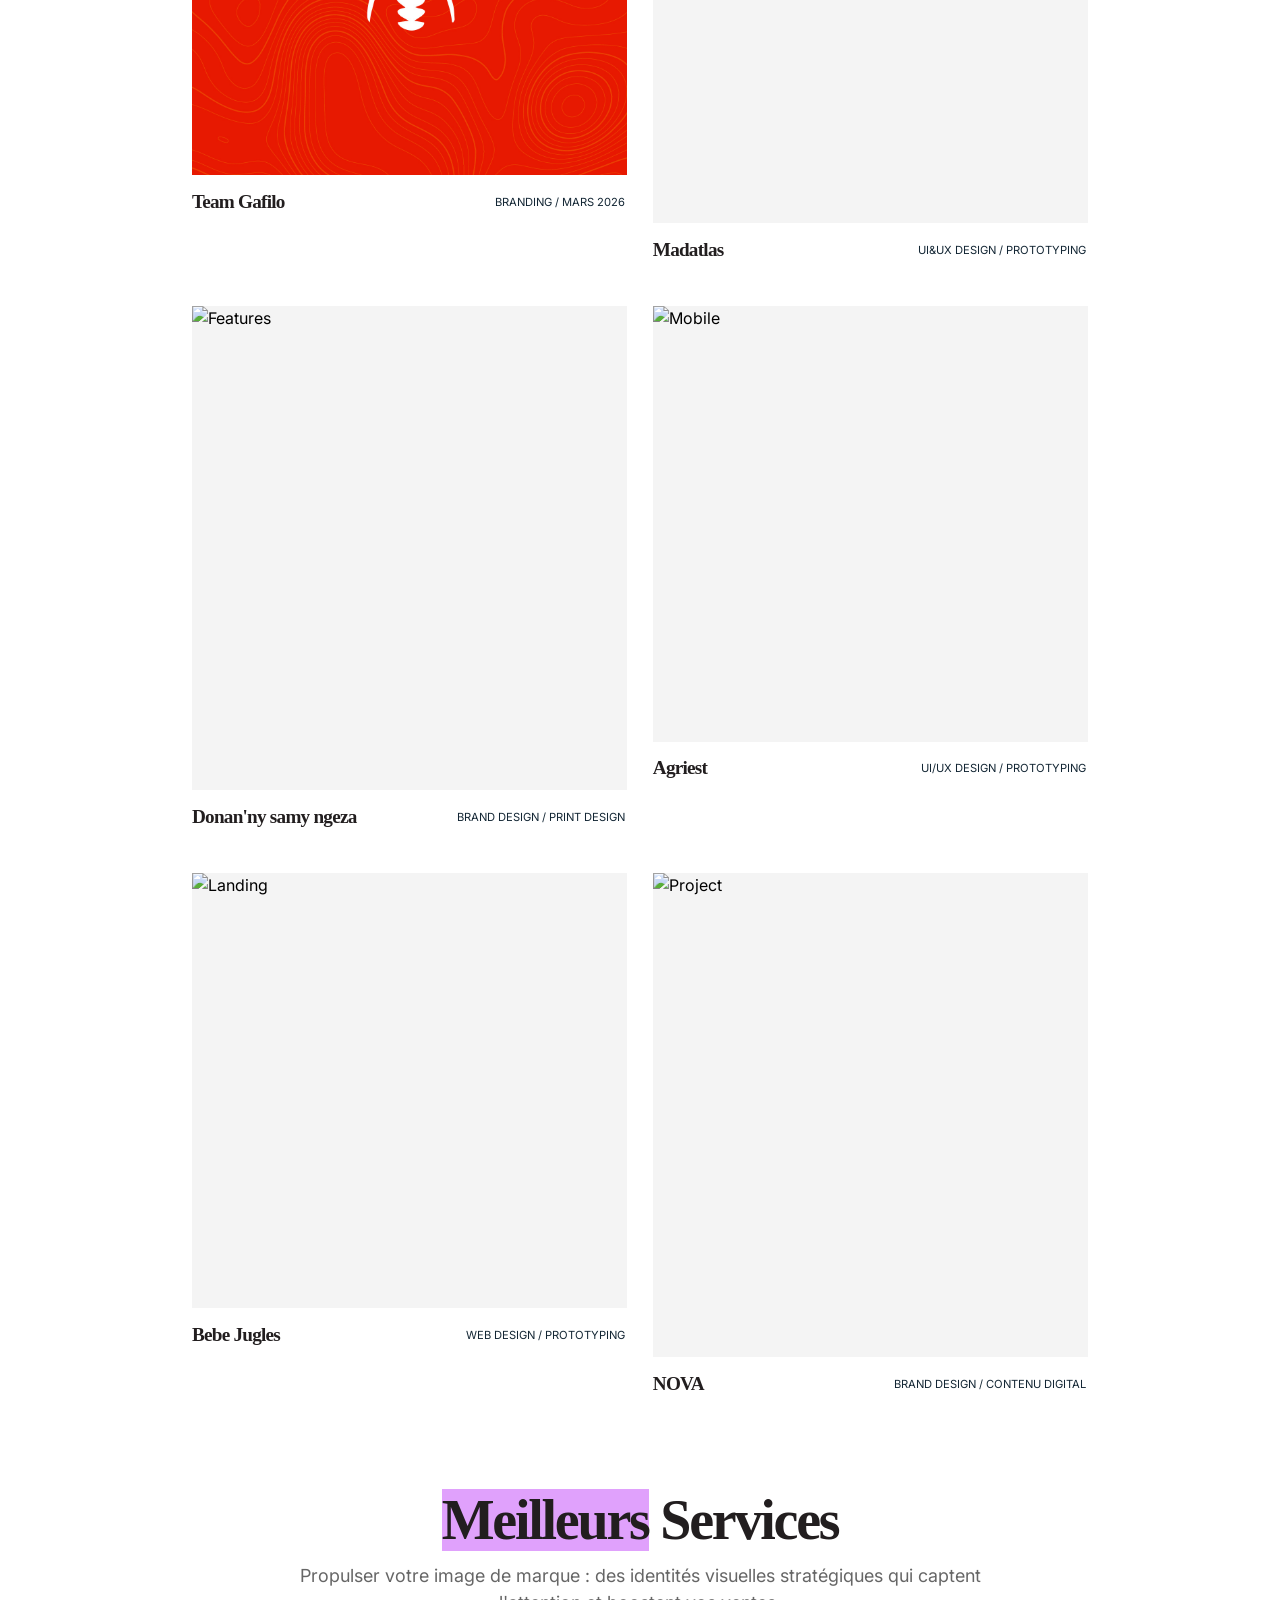
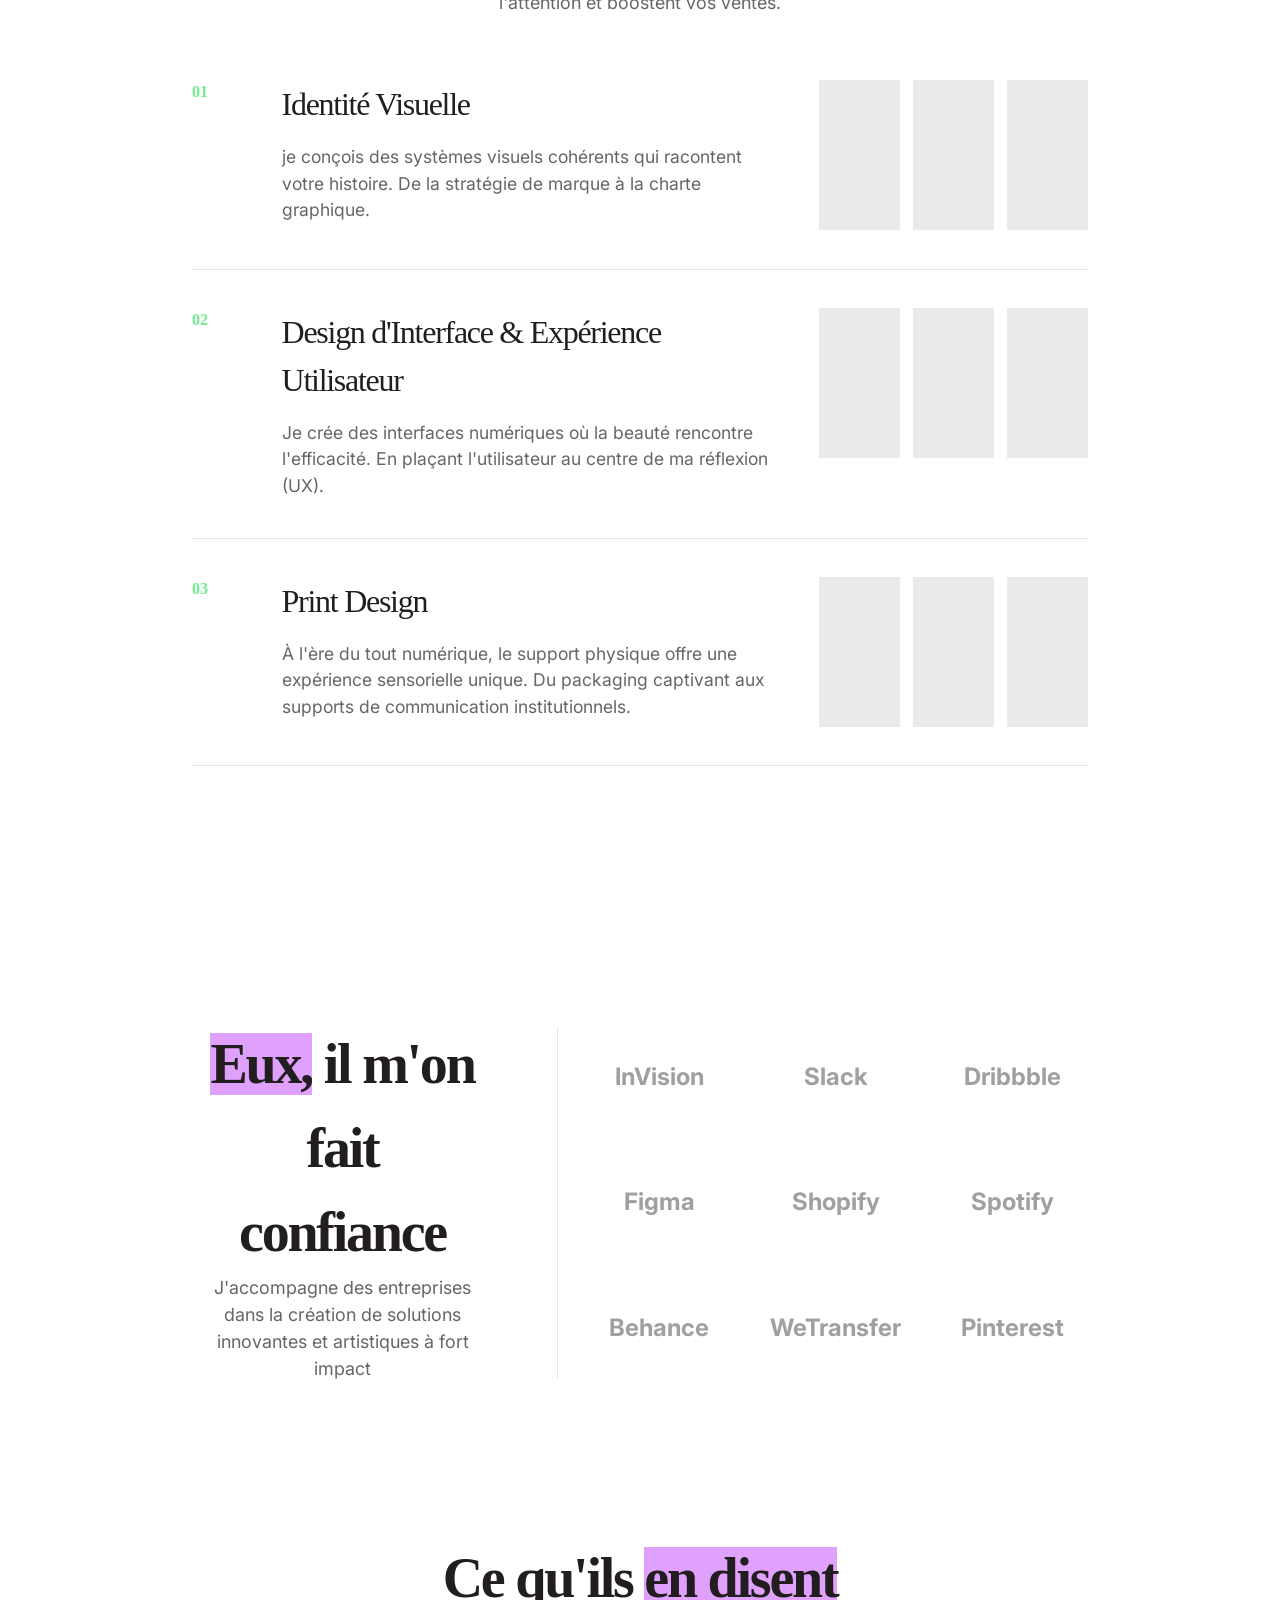
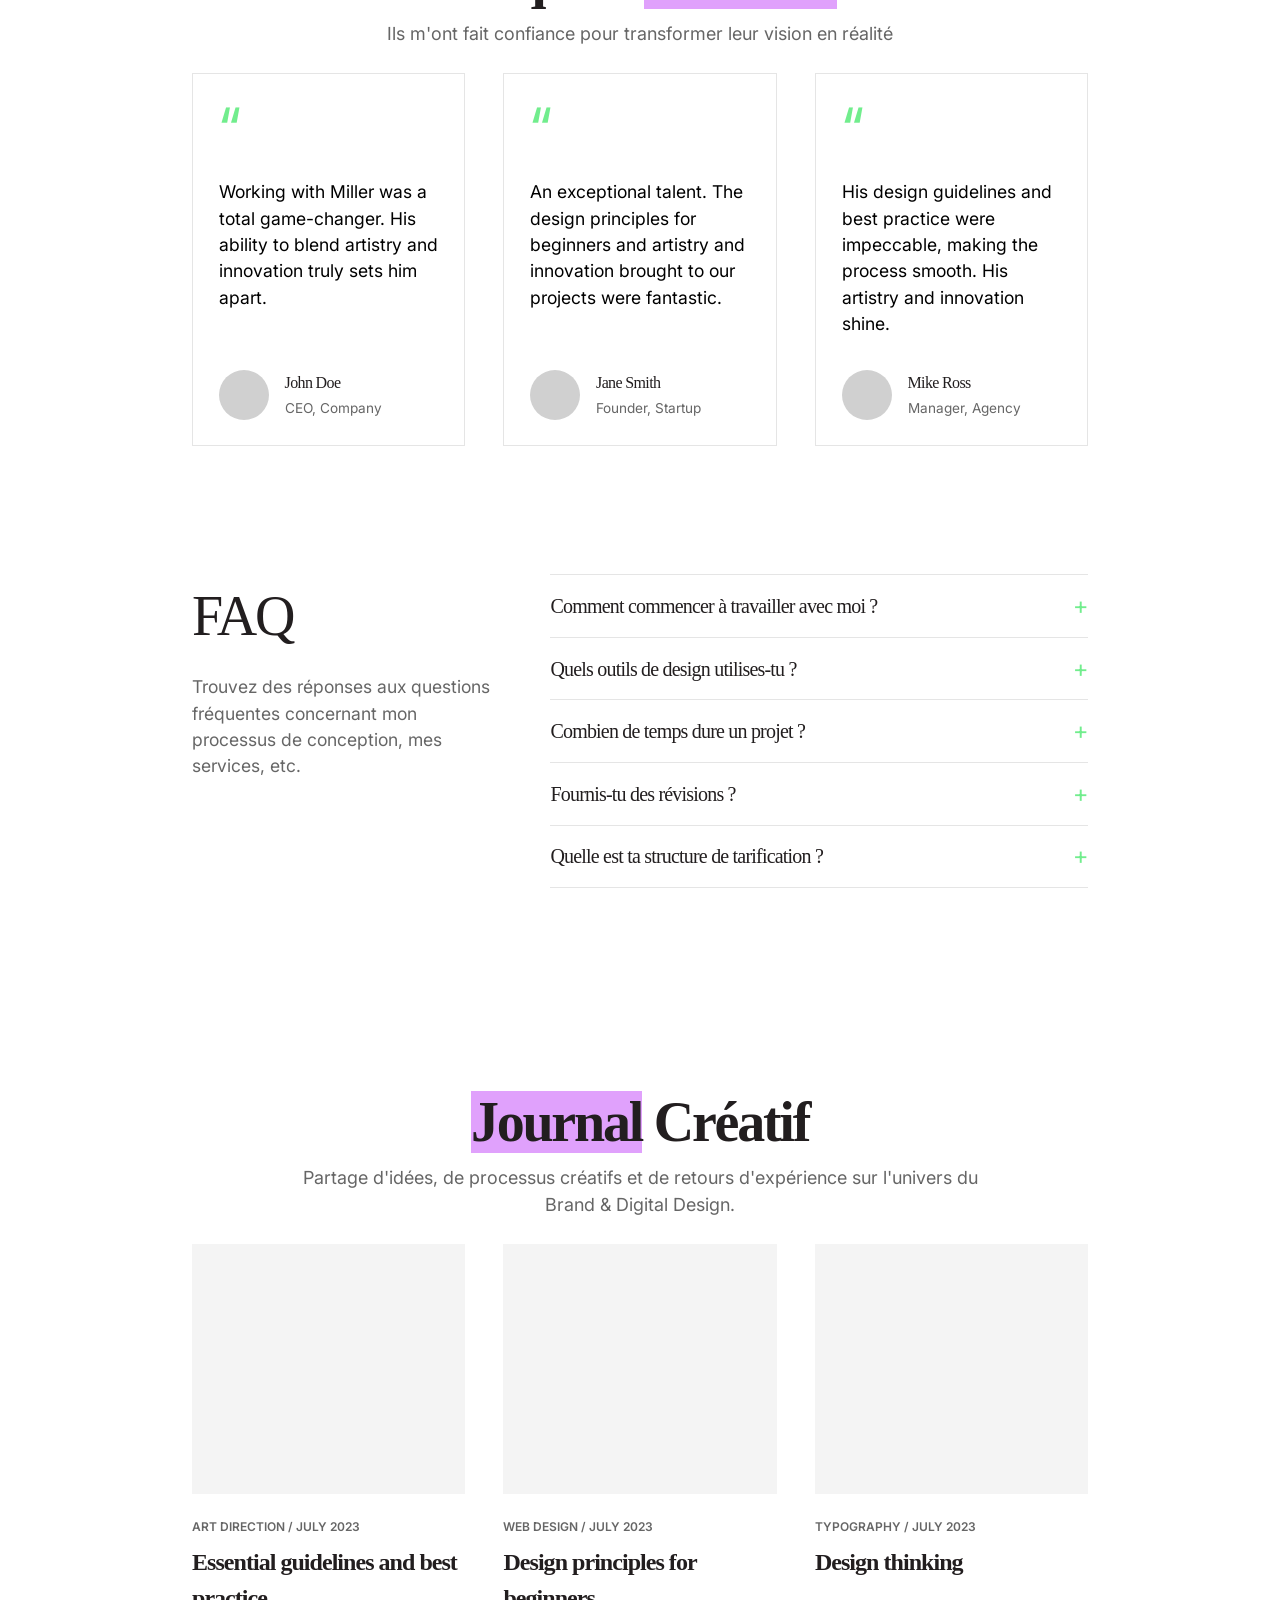
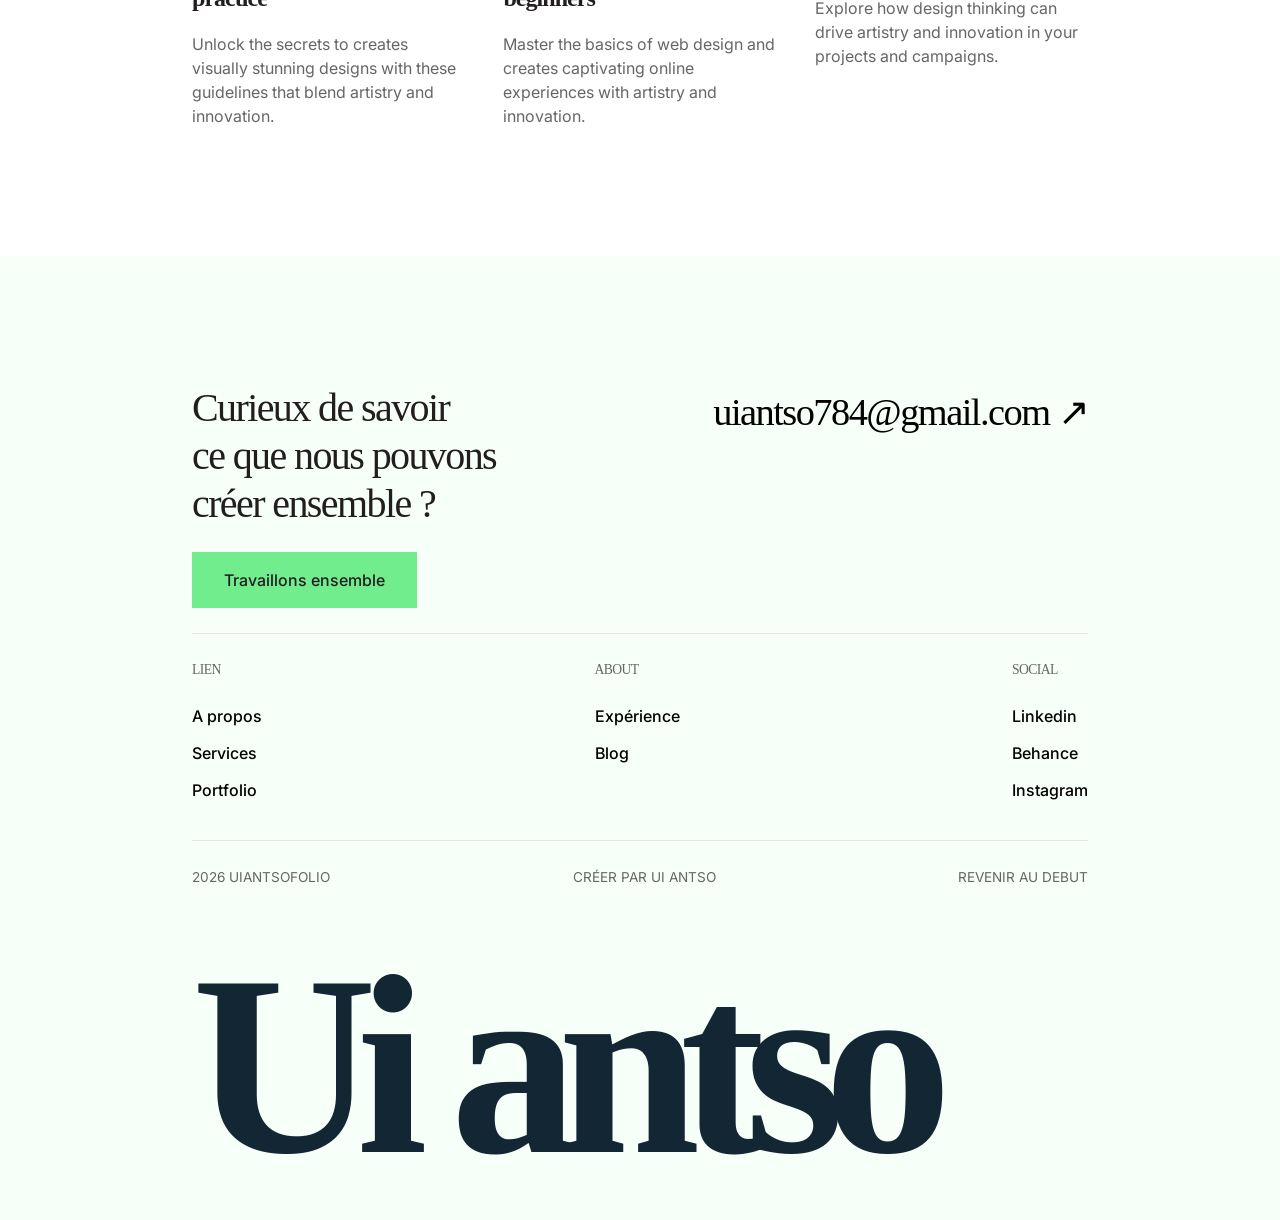
==== commit a40de2a6: "Change gafilo" ====
--- a/index.html
+++ b/index.html
@@ -84,57 +84,57 @@
                     </div>
 
                 </a>
-                <div class="work-info"></div>
-
-                <h3>Team Gafilo</h3>
-                <span>Branding / MARS 2026</span>
-            </div>
-        </div>
-        <div class="work-card">
-            <div class="img-wrapper"><img
-                    src="https://images.unsplash.com/photo-1517336714731-489689fd1ca8?auto=format&fit=crop&q=80&w=800&h=600"
-                    alt="MacBook Mockup"></div>
-            <div class="work-info">
-                <h3>Madatlas</h3>
-                <span>Ui&Ux design / Prototyping</span>
-            </div>
-        </div>
-        <div class="work-card">
-            <div class="img-wrapper"><img
-                    src="https://images.unsplash.com/photo-1551288049-bebda4e38f71?auto=format&fit=crop&q=80&w=800&h=600"
-                    alt="Features"></div>
-            <div class="work-info">
-                <h3>Donan'ny samy ngeza</h3>
-                <span>Brand design / Print design</span>
-            </div>
-        </div>
-        <div class="work-card">
-            <div class="img-wrapper"><img
-                    src="https://images.unsplash.com/photo-1512941937669-90a1b58e7e9c?auto=format&fit=crop&q=80&w=800&h=600"
-                    alt="Mobile"></div>
-            <div class="work-info">
-                <h3>Agriest</h3>
-                <span>UI/UX design / Prototyping</span>
-            </div>
-        </div>
-        <div class="work-card">
-            <div class="img-wrapper"><img
-                    src="https://images.unsplash.com/photo-1498050108023-c5249f4df085?auto=format&fit=crop&q=80&w=800&h=600"
-                    alt="Landing"></div>
-            <div class="work-info">
-                <h3>Bebe Jugles</h3>
-                <span>Web Design / Prototyping</span>
-            </div>
-        </div>
-        <div class="work-card">
-            <div class="img-wrapper"><img
-                    src="https://images.unsplash.com/photo-1558655146-d09347e92766?auto=format&fit=crop&q=80&w=800&h=600"
-                    alt="Project"></div>
-            <div class="work-info">
-                <h3>NOVA</h3>
-                <span>Brand design / Contenu Digital</span>
-            </div>
-        </div>
+                <div class="work-info">
+
+                    <h3>Team Gafilo</h3>
+                    <span>Branding / MARS 2026</span>
+                </div>
+            </div>
+            <div class="work-card">
+                <div class="img-wrapper"><img
+                        src="https://images.unsplash.com/photo-1517336714731-489689fd1ca8?auto=format&fit=crop&q=80&w=800&h=600"
+                        alt="MacBook Mockup"></div>
+                <div class="work-info">
+                    <h3>Madatlas</h3>
+                    <span>Ui&Ux design / Prototyping</span>
+                </div>
+            </div>
+            <div class="work-card">
+                <div class="img-wrapper"><img
+                        src="https://images.unsplash.com/photo-1551288049-bebda4e38f71?auto=format&fit=crop&q=80&w=800&h=600"
+                        alt="Features"></div>
+                <div class="work-info">
+                    <h3>Donan'ny samy ngeza</h3>
+                    <span>Brand design / Print design</span>
+                </div>
+            </div>
+            <div class="work-card">
+                <div class="img-wrapper"><img
+                        src="https://images.unsplash.com/photo-1512941937669-90a1b58e7e9c?auto=format&fit=crop&q=80&w=800&h=600"
+                        alt="Mobile"></div>
+                <div class="work-info">
+                    <h3>Agriest</h3>
+                    <span>UI/UX design / Prototyping</span>
+                </div>
+            </div>
+            <div class="work-card">
+                <div class="img-wrapper"><img
+                        src="https://images.unsplash.com/photo-1498050108023-c5249f4df085?auto=format&fit=crop&q=80&w=800&h=600"
+                        alt="Landing"></div>
+                <div class="work-info">
+                    <h3>Bebe Jugles</h3>
+                    <span>Web Design / Prototyping</span>
+                </div>
+            </div>
+            <div class="work-card">
+                <div class="img-wrapper"><img
+                        src="https://images.unsplash.com/photo-1558655146-d09347e92766?auto=format&fit=crop&q=80&w=800&h=600"
+                        alt="Project"></div>
+                <div class="work-info">
+                    <h3>NOVA</h3>
+                    <span>Brand design / Contenu Digital</span>
+                </div>
+            </div>
         </div>
     </section>
 
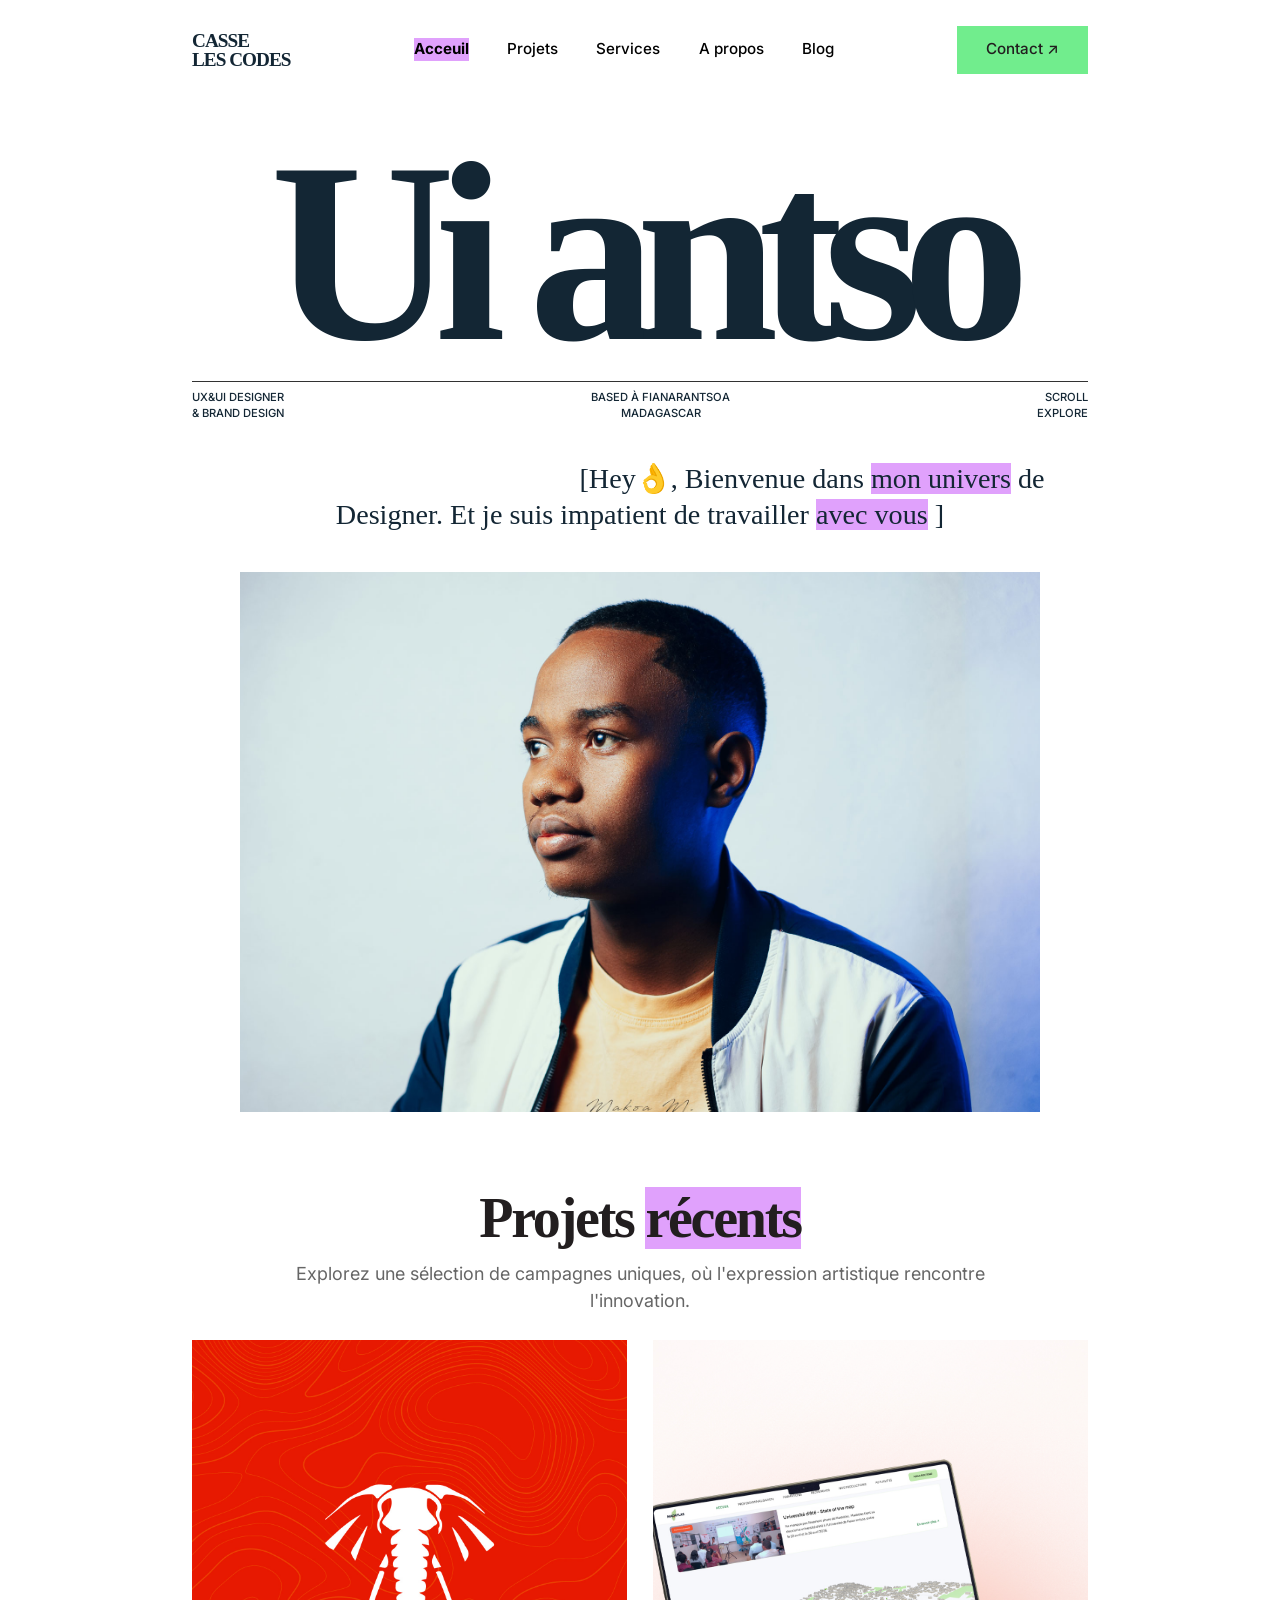
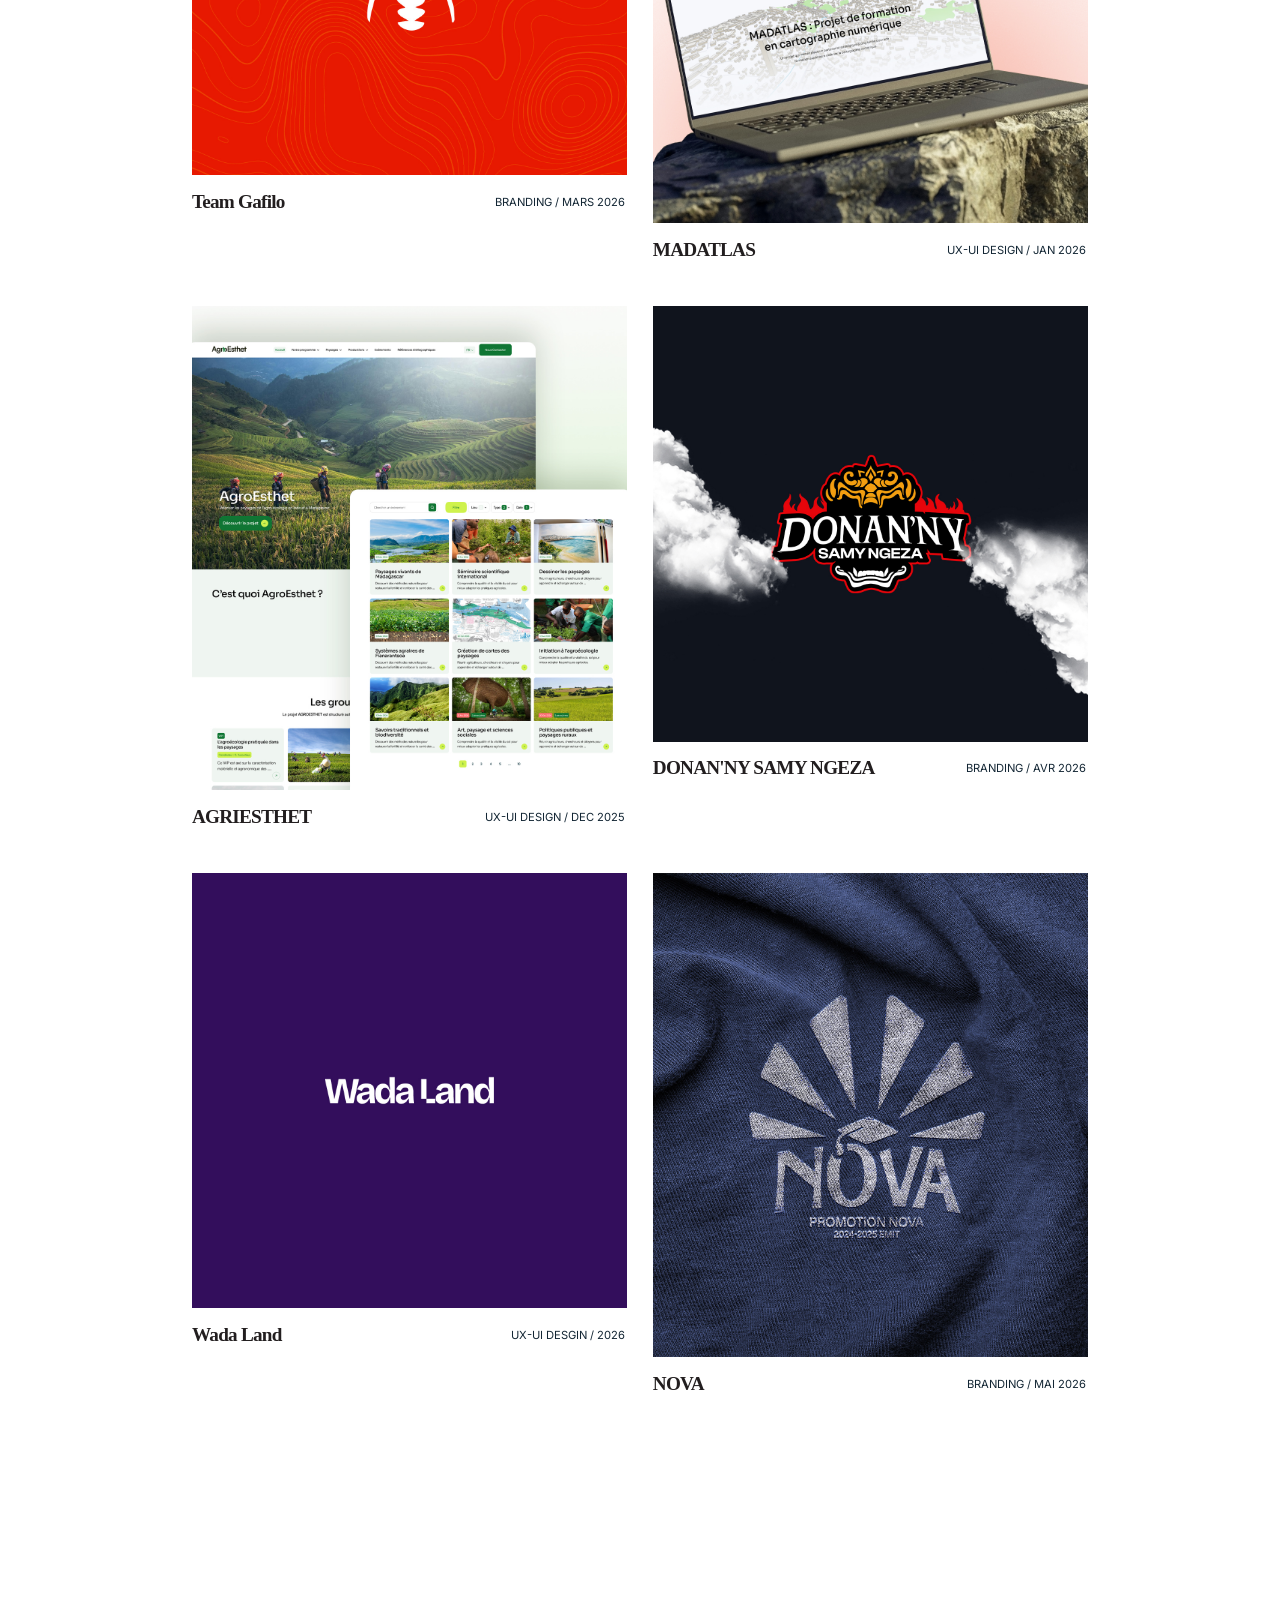
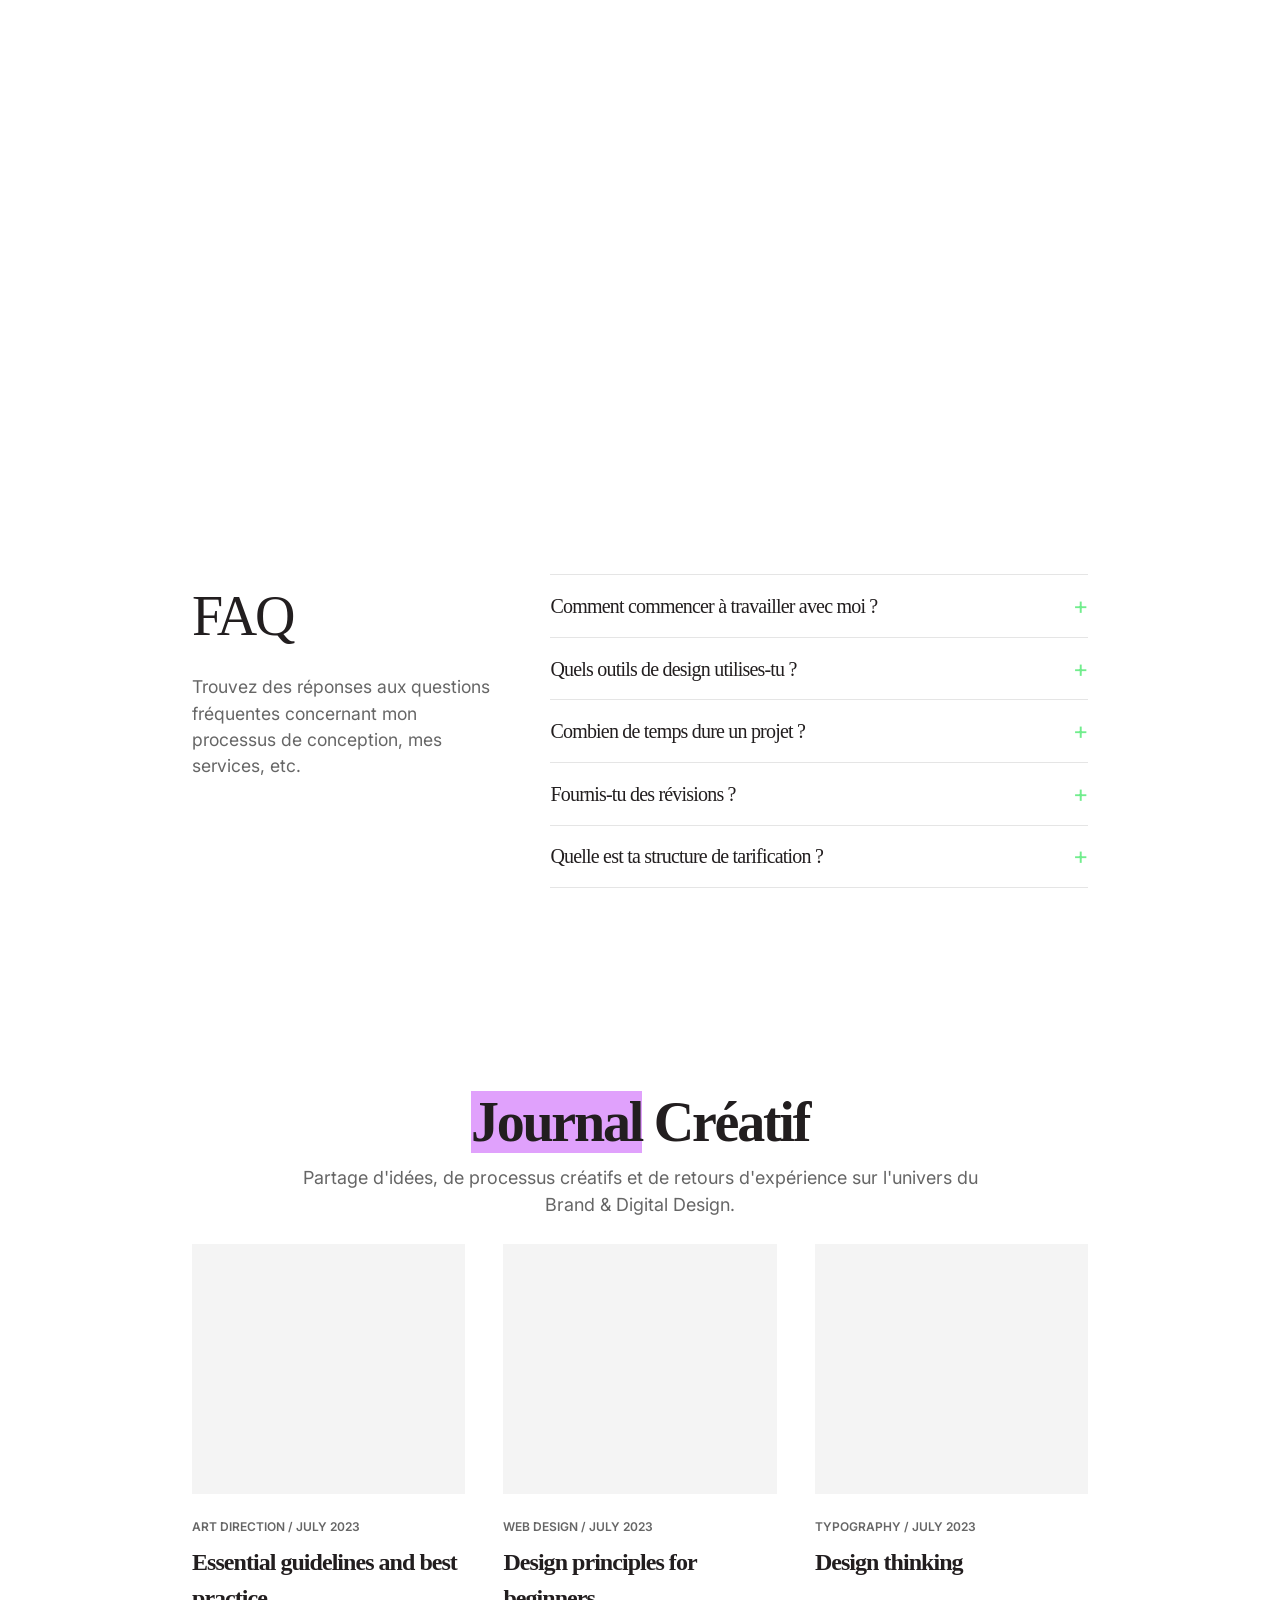
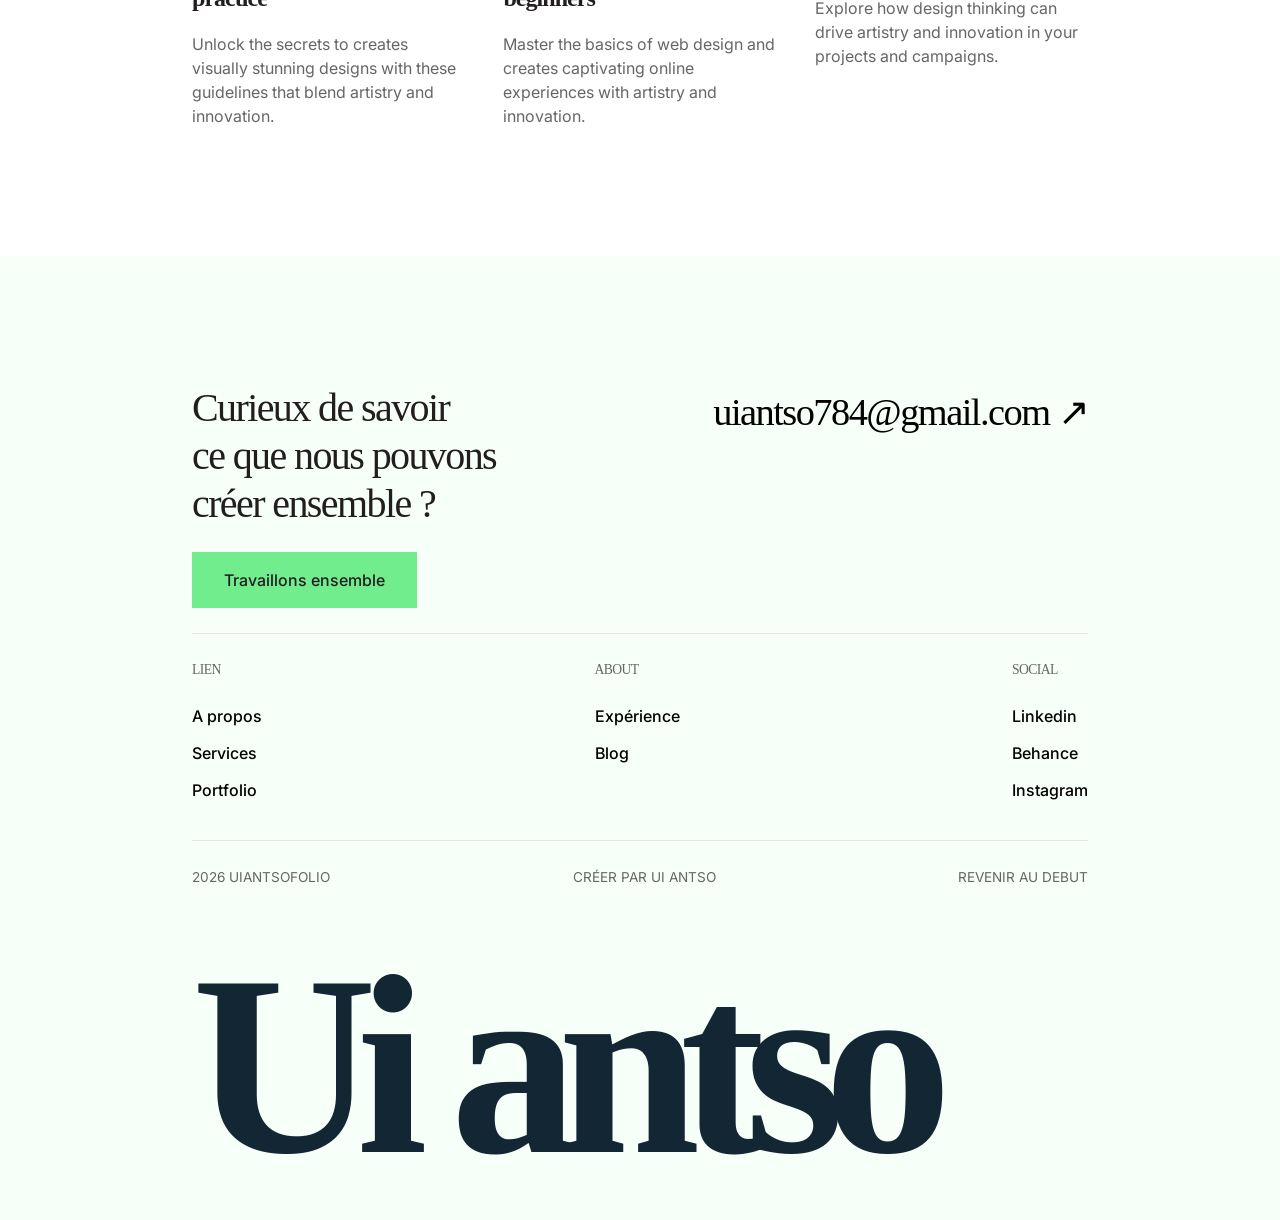
==== commit 963b9ab5: "SERVICE UPDATE" ====
--- a/index.html
+++ b/index.html
@@ -32,7 +32,8 @@
             <a href="blog_Ui_antso.html">Blog</a>
         </nav>
 
-        <a href="https://wa.me/+261349115994" class="btn-contact">Contact ↗</a>
+        <a href="https://wa.me/+261349115994" target="_blank" rel="noopener noreferrer" class="btn-contact">Contact
+            ↗</a>
     </header>
 
     <!-- HERO SECTION -->
@@ -77,7 +78,7 @@
 
         <div class="works-grid">
             <div class="work-card">
-                <a href="https://www.behance.net/gallery/249415917/TEAM-GAFILO target=" _blank"
+                <a href="https://www.behance.net/gallery/249415917/TEAM-GAFILO" target="_blank"
                     rel="noopener noreferrer">
                     <div class=" img-wrapper"><img src="/TEAM-GAFILO-BRANDING.jpg"
                             alt="TEAM GAFILO | COMBAT​​​​​​​ SPORT GYM designer par ui antso">
@@ -91,50 +92,71 @@
                 </div>
             </div>
             <div class="work-card">
-                <div class="img-wrapper"><img
-                        src="https://images.unsplash.com/photo-1517336714731-489689fd1ca8?auto=format&fit=crop&q=80&w=800&h=600"
-                        alt="MacBook Mockup"></div>
-                <div class="work-info">
-                    <h3>Madatlas</h3>
-                    <span>Ui&Ux design / Prototyping</span>
-                </div>
-            </div>
-            <div class="work-card">
-                <div class="img-wrapper"><img
-                        src="https://images.unsplash.com/photo-1551288049-bebda4e38f71?auto=format&fit=crop&q=80&w=800&h=600"
-                        alt="Features"></div>
-                <div class="work-info">
-                    <h3>Donan'ny samy ngeza</h3>
-                    <span>Brand design / Print design</span>
-                </div>
-            </div>
-            <div class="work-card">
-                <div class="img-wrapper"><img
-                        src="https://images.unsplash.com/photo-1512941937669-90a1b58e7e9c?auto=format&fit=crop&q=80&w=800&h=600"
-                        alt="Mobile"></div>
-                <div class="work-info">
-                    <h3>Agriest</h3>
-                    <span>UI/UX design / Prototyping</span>
-                </div>
-            </div>
-            <div class="work-card">
-                <div class="img-wrapper"><img
-                        src="https://images.unsplash.com/photo-1498050108023-c5249f4df085?auto=format&fit=crop&q=80&w=800&h=600"
-                        alt="Landing"></div>
-                <div class="work-info">
-                    <h3>Bebe Jugles</h3>
-                    <span>Web Design / Prototyping</span>
-                </div>
-            </div>
-            <div class="work-card">
-                <div class="img-wrapper"><img
-                        src="https://images.unsplash.com/photo-1558655146-d09347e92766?auto=format&fit=crop&q=80&w=800&h=600"
-                        alt="Project"></div>
-                <div class="work-info">
+                <a href="#BEHANCE" target="_blank" rel="noopener noreferrer">
+                    <div class=" img-wrapper"><img src="/MADATLAS_UI-UX-DESIGN-BY-UI_ANTSO.jpg"
+                            alt="MADATLAS | ui_ux design designer par ui antso">
+                    </div>
+
+                </a>
+                <div class="work-info">
+
+                    <h3>MADATLAS</h3>
+                    <span>UX-UI design / JAN 2026</span>
+                </div>
+            </div>
+            <div class="work-card">
+                <a href="#BEHANCE" target="_blank" rel="noopener noreferrer">
+                    <div class=" img-wrapper"><img src="/AGRIESTHET_UI-UX-DESIGN-BY-UI_ANTSO.jpg"
+                            alt="AGRIESTHET | ui_ux design designer par ui antso">
+                    </div>
+
+                </a>
+                <div class="work-info">
+
+                    <h3>AGRIESTHET</h3>
+                    <span>UX-UI design / DEC 2025</span>
+                </div>
+            </div>
+            <div class="work-card">
+                <a href="#BEHANCE" target="_blank" rel="noopener noreferrer">
+                    <div class=" img-wrapper"><img src="DONAN'NY-SAMY-NGEZA_BRAND-DESIGN-BY-UI_ANTSO.jpg"
+                            alt="DONAN'NY SAMY NGEZA | Evenement de competition de sport de combat designer par ui antso">
+                    </div>
+
+                </a>
+                <div class="work-info">
+
+                    <h3>DONAN'NY SAMY NGEZA</h3>
+                    <span>Branding / AVR 2026</span>
+                </div>
+            </div>
+            <div class="work-card">
+                <a href="#BEHANCE" target="_blank" rel="noopener noreferrer">
+                    <div class=" img-wrapper"><img src="/WADA_LAND_UI-UX-DESIGN-BY-UI_ANTSO.jpg"
+                            alt="WADA LAND | site de palette de couleur designer par ui antso">
+                    </div>
+
+                </a>
+                <div class="work-info">
+
+                    <h3>Wada Land</h3>
+                    <span>Ux-ui desgin / 2026</span>
+                </div>
+            </div>
+            <div class="work-card">
+                <a href="#BEHANCE" target="_blank" rel="noopener noreferrer">
+                    <div class=" img-wrapper"><img src="/NOVA_BRAND-DESIGN-BY-UI_ANTSO.jpg"
+                            alt="NOVA | branding d'un sortie de promotion universitaire designer par ui antso">
+                    </div>
+
+                </a>
+                <div class="work-info">
+
                     <h3>NOVA</h3>
-                    <span>Brand design / Contenu Digital</span>
-                </div>
-            </div>
+                    <span>Branding / MAI 2026</span>
+                </div>
+            </div>
+
         </div>
     </section>
 
@@ -367,10 +389,12 @@
         <div class="footer-top">
             <div class="footer-cta">
                 <h2>Curieux de savoir <br> ce que nous pouvons <br> créer ensemble ?</h2>
-                <a href="https://wa.me/+261349115994" class="btn-dark">Travaillons ensemble</a>
+                <a href="https://wa.me/+261349115994 " target="_blank" rel="noopener noreferrer"
+                    class="btn-dark">Travaillons ensemble</a>
             </div>
             <div class="footer-email">
-                <a href="https://mail.google.com/mail/?view=cm&to=uiantso784@gmail.com">uiantso784@gmail.com ↗</a>
+                <a href="https://mail.google.com/mail/?view=cm&to=uiantso784@gmail.com" target="_blank"
+                    rel="noopener noreferrer">uiantso784@gmail.com ↗</a>
             </div>
         </div>
 
@@ -388,9 +412,10 @@
             </div>
             <div class="links-col">
                 <h4>Social</h4>
-                <a href="https://www.linkedin.com/in/ui-antso-549456346/">Linkedin</a>
-                <a href="https://www.behance.net/Uiantso">Behance</a>
-                <a href="https://www.instagram.com/ui.antsoo">Instagram</a>
+                <a href="https://www.linkedin.com/in/ui-antso-549456346/" target="_blank"
+                    rel="noopener noreferrer">Linkedin</a>
+                <a href="https://www.behance.net/Uiantso" target="_blank" rel="noopener noreferrer">Behance</a>
+                <a href="https://www.instagram.com/ui.antsoo" target="_blank" rel="noopener noreferrer">Instagram</a>
             </div>
         </div>
 
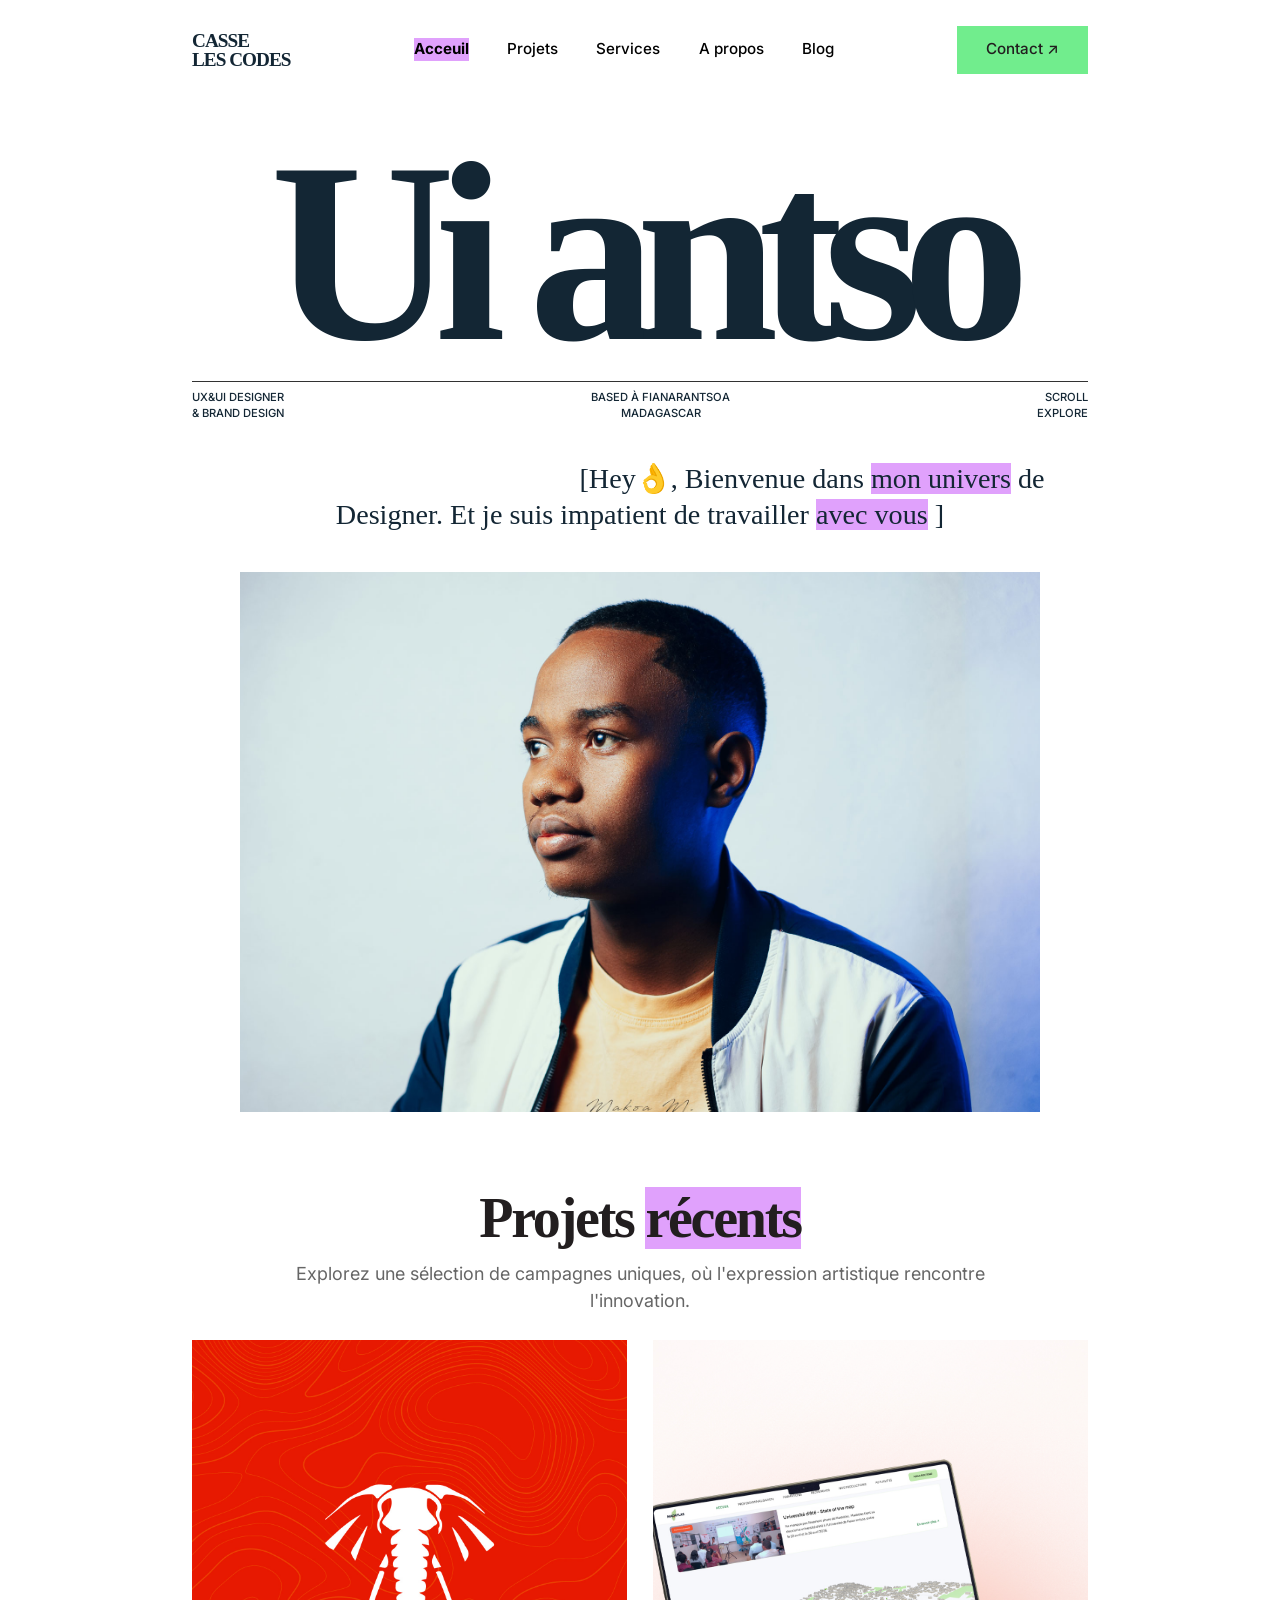
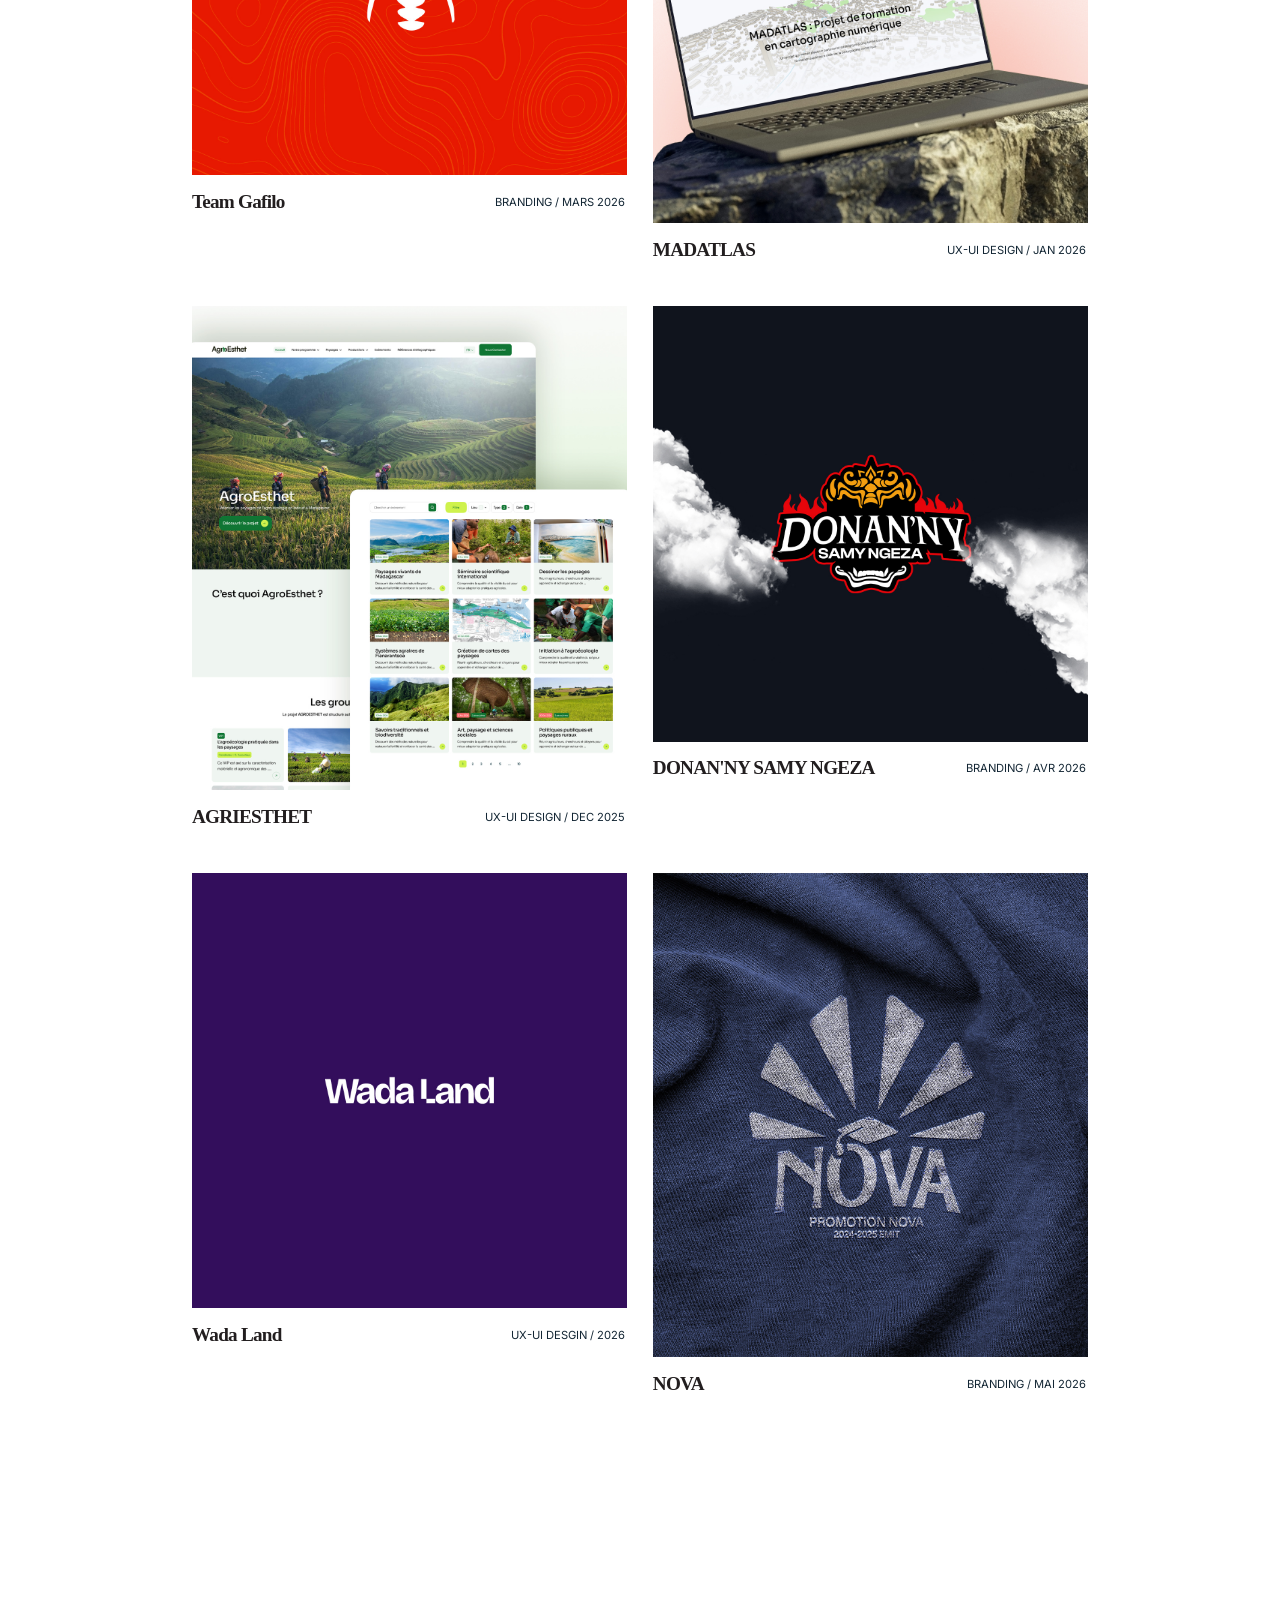
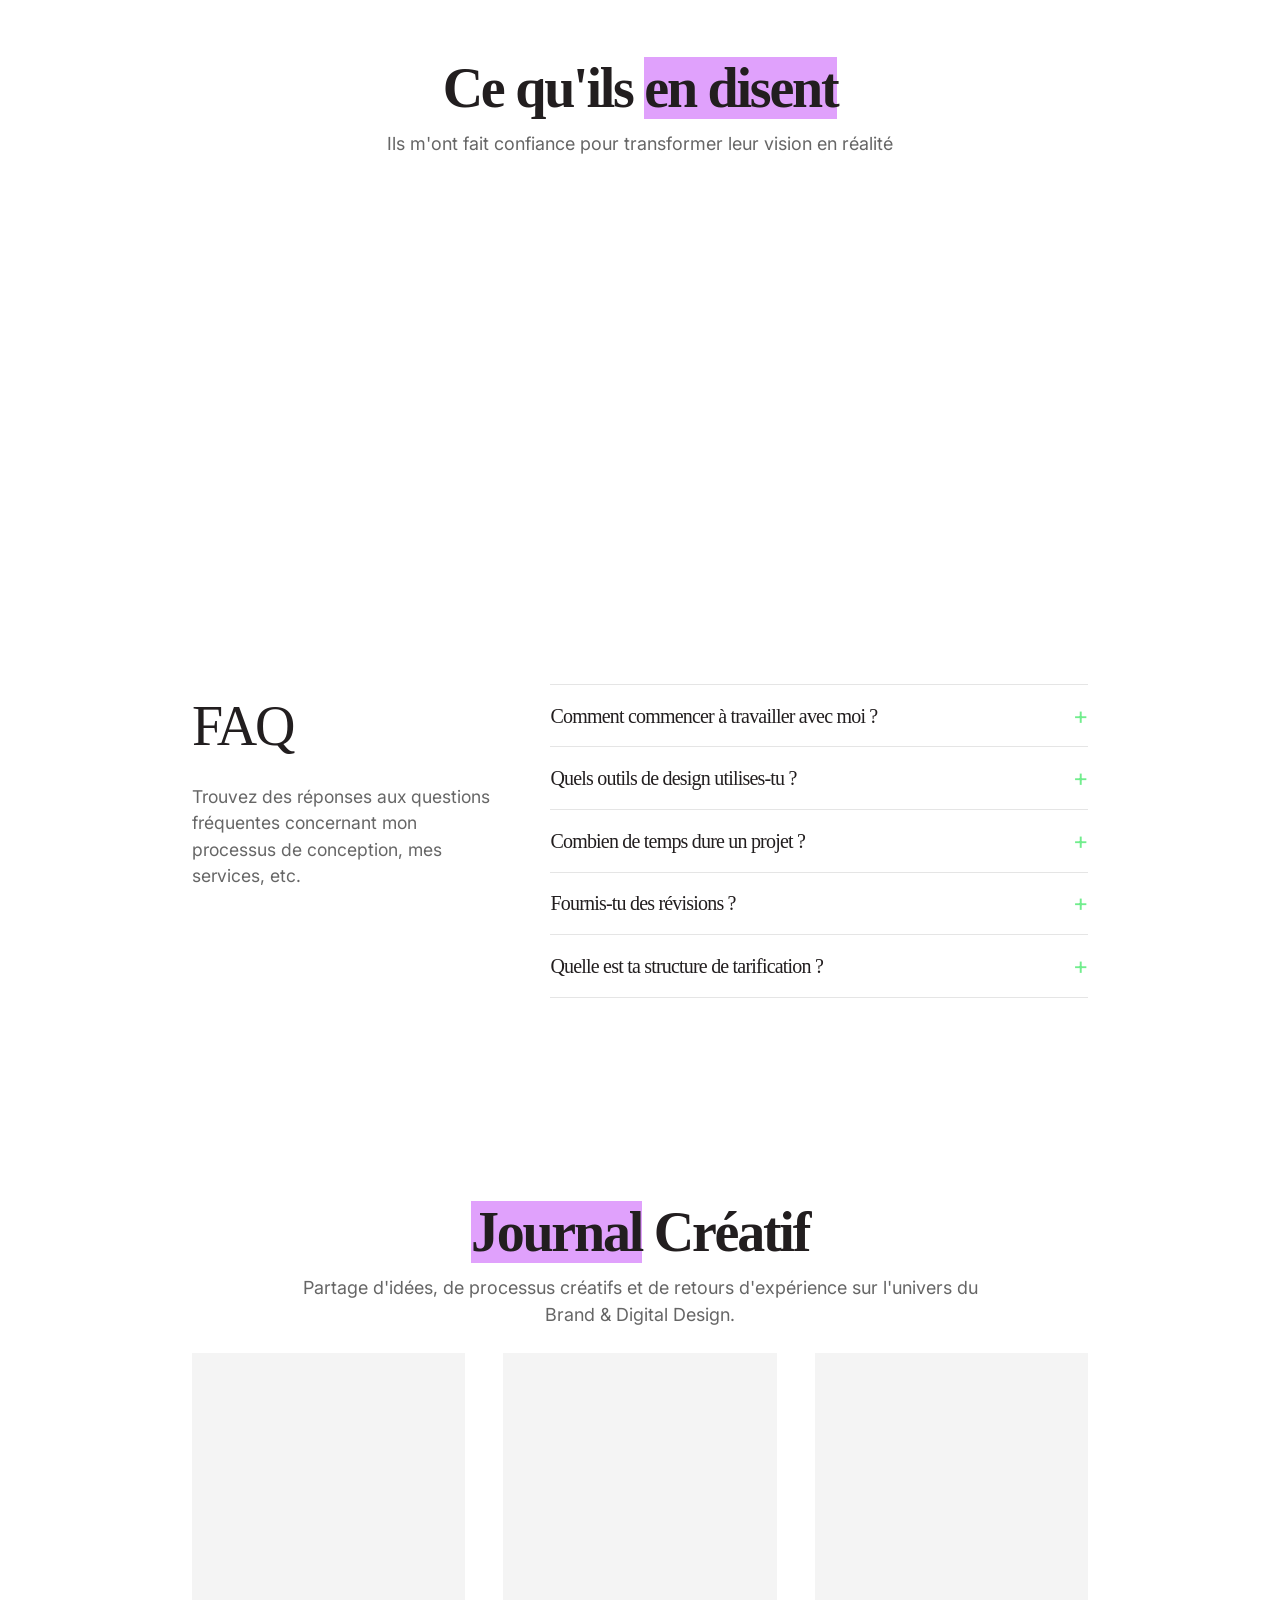
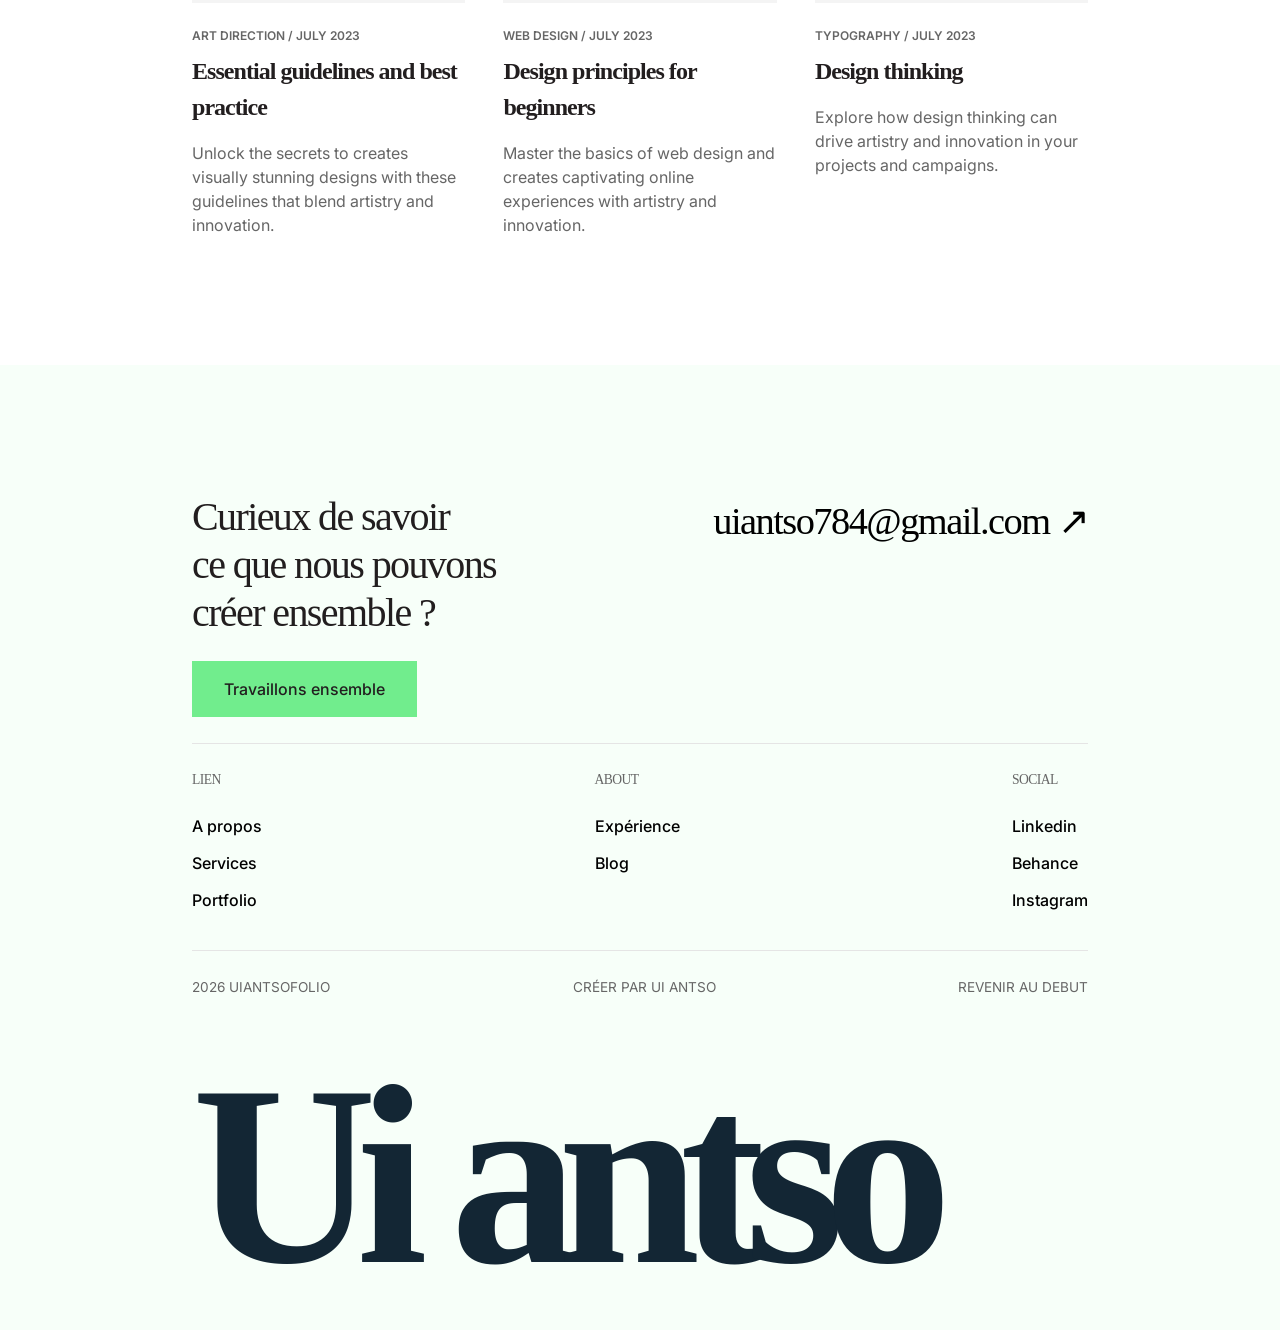
==== commit 00eed359: "Change v4" ====
--- a/index.html
+++ b/index.html
@@ -178,9 +178,9 @@
                         à la charte graphique.</p>
                 </div>
                 <div class="service-images">
-                    <div class="s-img"></div>
-                    <div class="s-img"></div>
-                    <div class="s-img"></div>
+                    <div class="s-img"><img src="BRAND1@3x.png" alt="icon service de Ui antso"></div>
+                    <div class="s-img"><img src="BRAND2@3x.png" alt="icon service de Ui antso"></div>
+                    <div class="s-img"><img src="BRAND3@3x.png" alt="icon service de Ui antso"></div>
                 </div>
             </div>
 
@@ -193,9 +193,9 @@
                         au centre de ma réflexion (UX).</p>
                 </div>
                 <div class="service-images">
-                    <div class="s-img"></div>
-                    <div class="s-img"></div>
-                    <div class="s-img"></div>
+                    <div class="s-img"><img src="UI1@3x.png" alt="icon service de Ui antso"></div>
+                    <div class="s-img"><img src="UI2@3x.png" alt="icon service de Ui antso"></div>
+                    <div class="s-img"><img src="UI3@3x.png" alt="icon service de Ui antso"></div>
                 </div>
             </div>
 
@@ -208,9 +208,9 @@
                         packaging captivant aux supports de communication institutionnels.</p>
                 </div>
                 <div class="service-images">
-                    <div class="s-img"></div>
-                    <div class="s-img"></div>
-                    <div class="s-img"></div>
+                    <div class="s-img"><img src="PRINT1@3x.png" alt="icon service de Ui antso"></div>
+                    <div class="s-img"><img src="PRINT2@3x.png" alt="icon service de Ui antso"></div>
+                    <div class="s-img"><img src="PRINT3@3x.png" alt="icon service de Ui antso"></div>
                 </div>
             </div>
         </div>
@@ -225,15 +225,16 @@
         </div>
         <div class="partners-grid">
             <!-- Logos factices pour reproduire la grille -->
-            <div class="partner-logo">InVision</div>
-            <div class="partner-logo">Slack</div>
-            <div class="partner-logo">Dribbble</div>
-            <div class="partner-logo">Figma</div>
-            <div class="partner-logo">Shopify</div>
-            <div class="partner-logo">Spotify</div>
-            <div class="partner-logo">Behance</div>
-            <div class="partner-logo">WeTransfer</div>
-            <div class="partner-logo">Pinterest</div>
+            <div class="partner-logo"><img src="MADATLAS.svg" alt="Partenaire collaborateur de ui antso"></div>
+            <div class="partner-logo"><img src="EMIT FIANARANTSOA.svg" alt="Partenaire collaborateur de ui antso"></div>
+            <div class="partner-logo"><img src="ARATO.svg" alt="Partenaire collaborateur de ui antso"></div>
+            <div class="partner-logo"><img src="DONAN'NY SAMY NGEZA.svg" alt="Partenaire collaborateur de ui antso">
+            </div>
+            <div class="partner-logo"><img src="MODE ELLONIE.svg" alt="Partenaire collaborateur de ui antso"></div>
+            <div class="partner-logo"><img src="HARENTSOA.svg" alt="Partenaire collaborateur de ui antso"></div>
+            <div class="partner-logo"><img src="TEAM_GAFILO.svg" alt="Partenaire collaborateur de ui antso"></div>
+            <div class="partner-logo"><img src="AGROESTHET.svg" alt="Partenaire collaborateur de ui antso"></div>
+            <div class="partner-logo"><img src="ASUF KB.svg" alt="Partenaire collaborateur de ui antso"></div>
         </div>
     </section>
 
--- a/style.css
+++ b/style.css
@@ -317,7 +317,6 @@
 .s-img {
     width: 150px;
     height: 150px;
-    background-color: #eaeaea;
 }
 
 .s-img2 {
@@ -347,6 +346,7 @@
     gap: 2vw;
     border-left: 1px solid var(--border-color);
     padding-left: 2vw;
+    align-items: center;
 }
 
 .partner-logo {
@@ -355,6 +355,7 @@
     font-size: 1.5rem;
     text-align: center;
     padding: 2rem 0;
+    width: 70%;
 }
 
 /* --- REVIEWS --- */
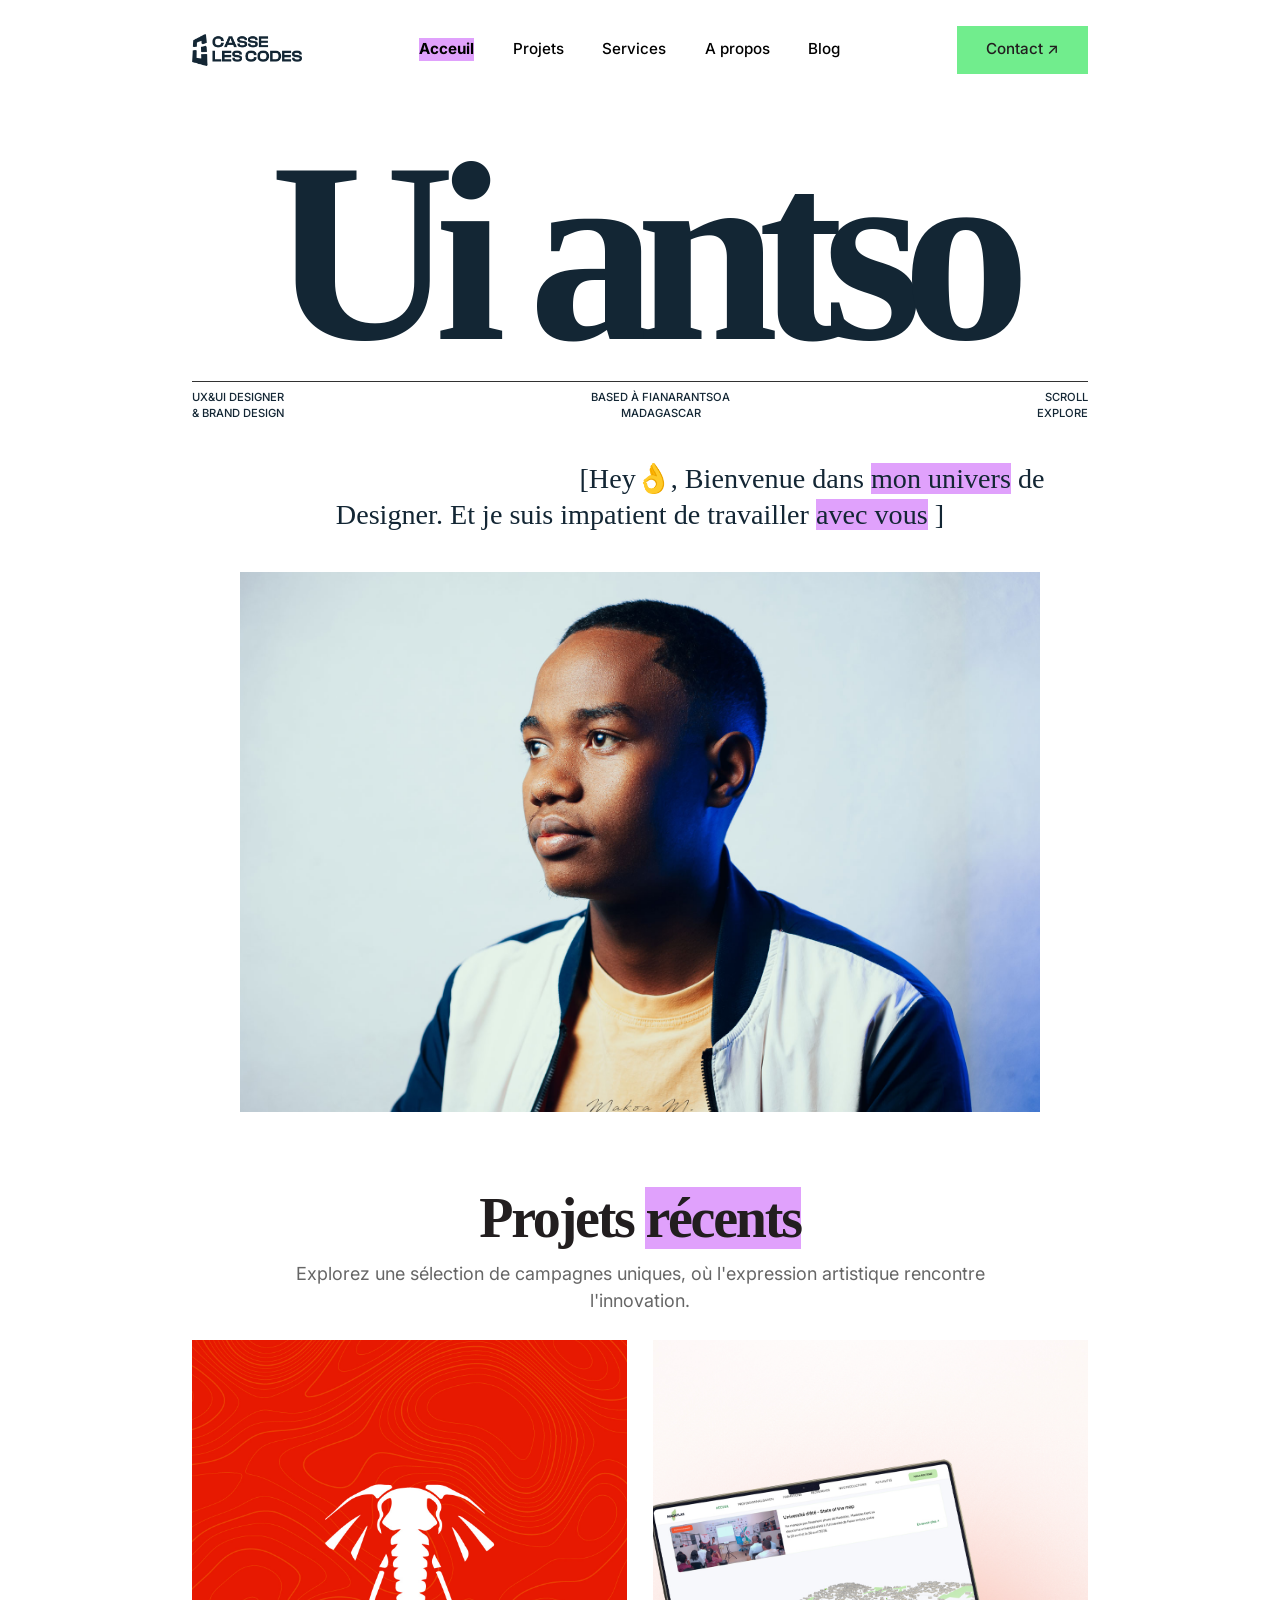
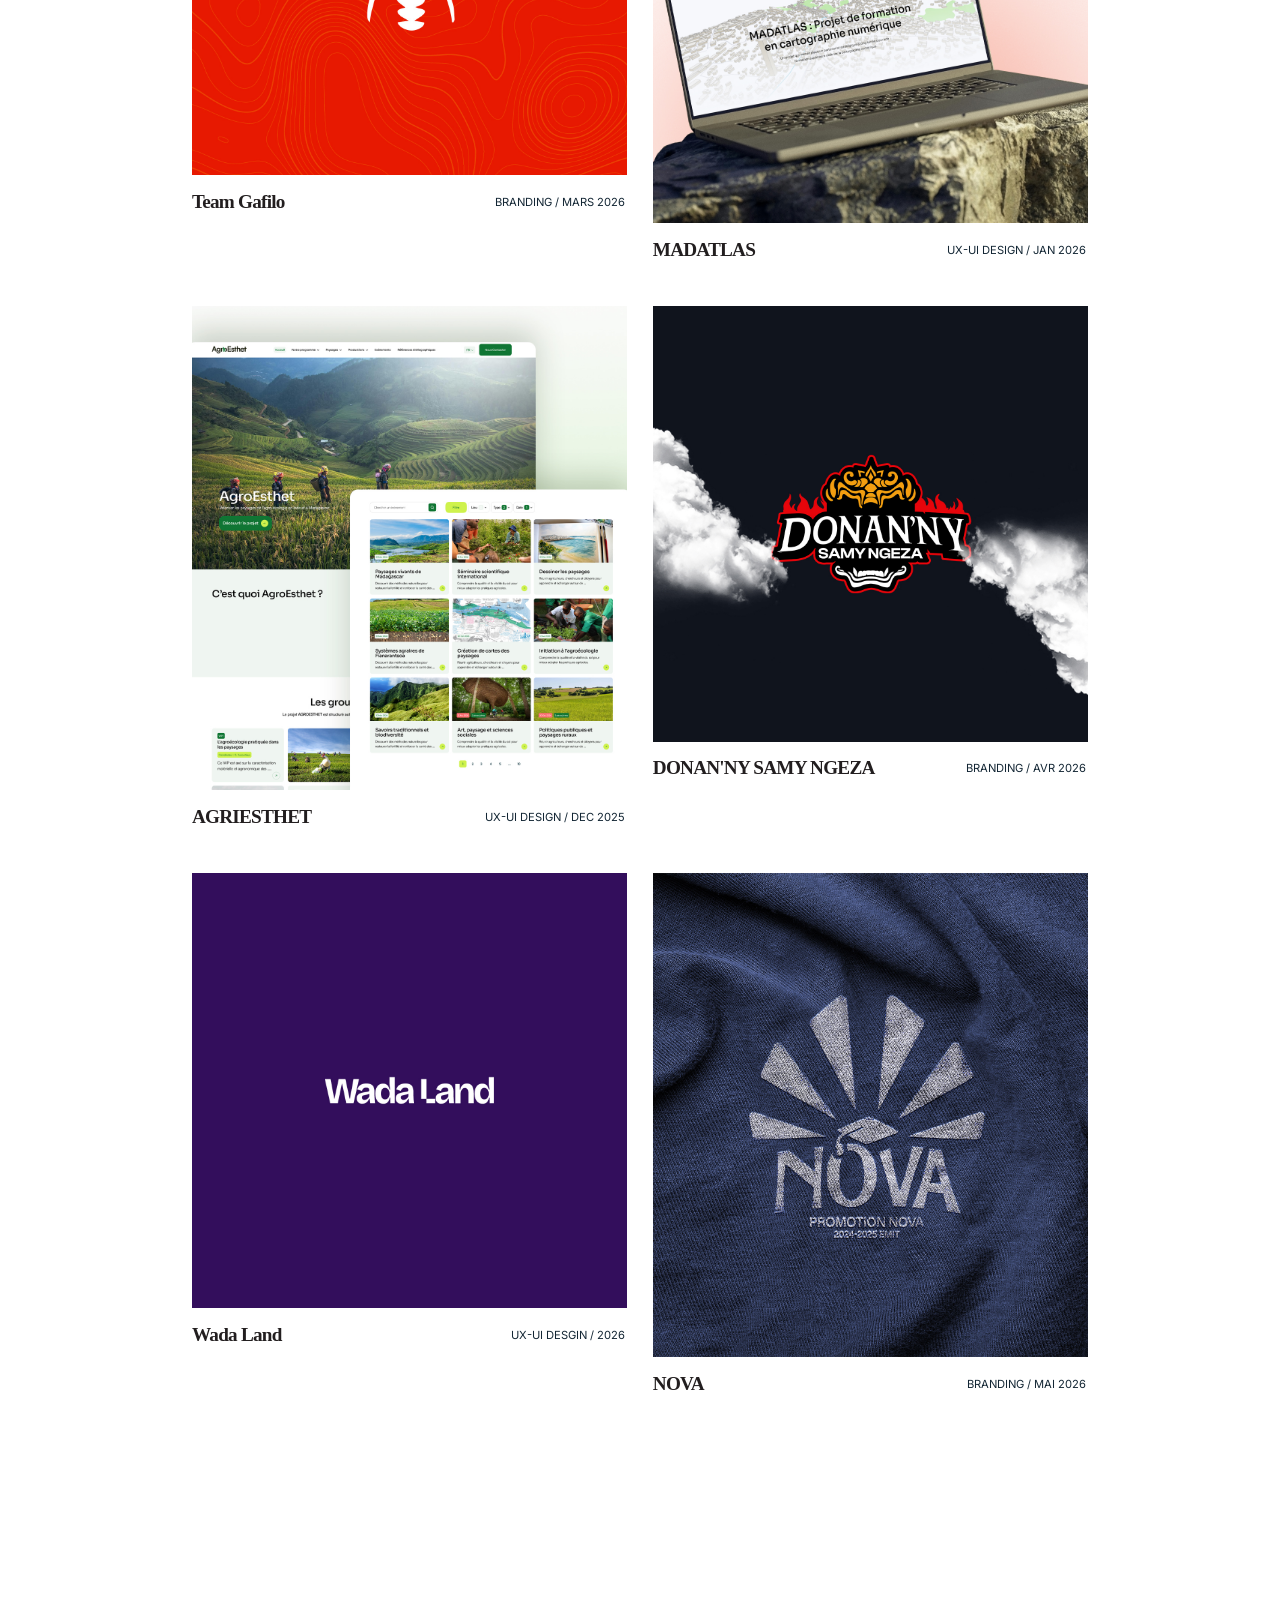
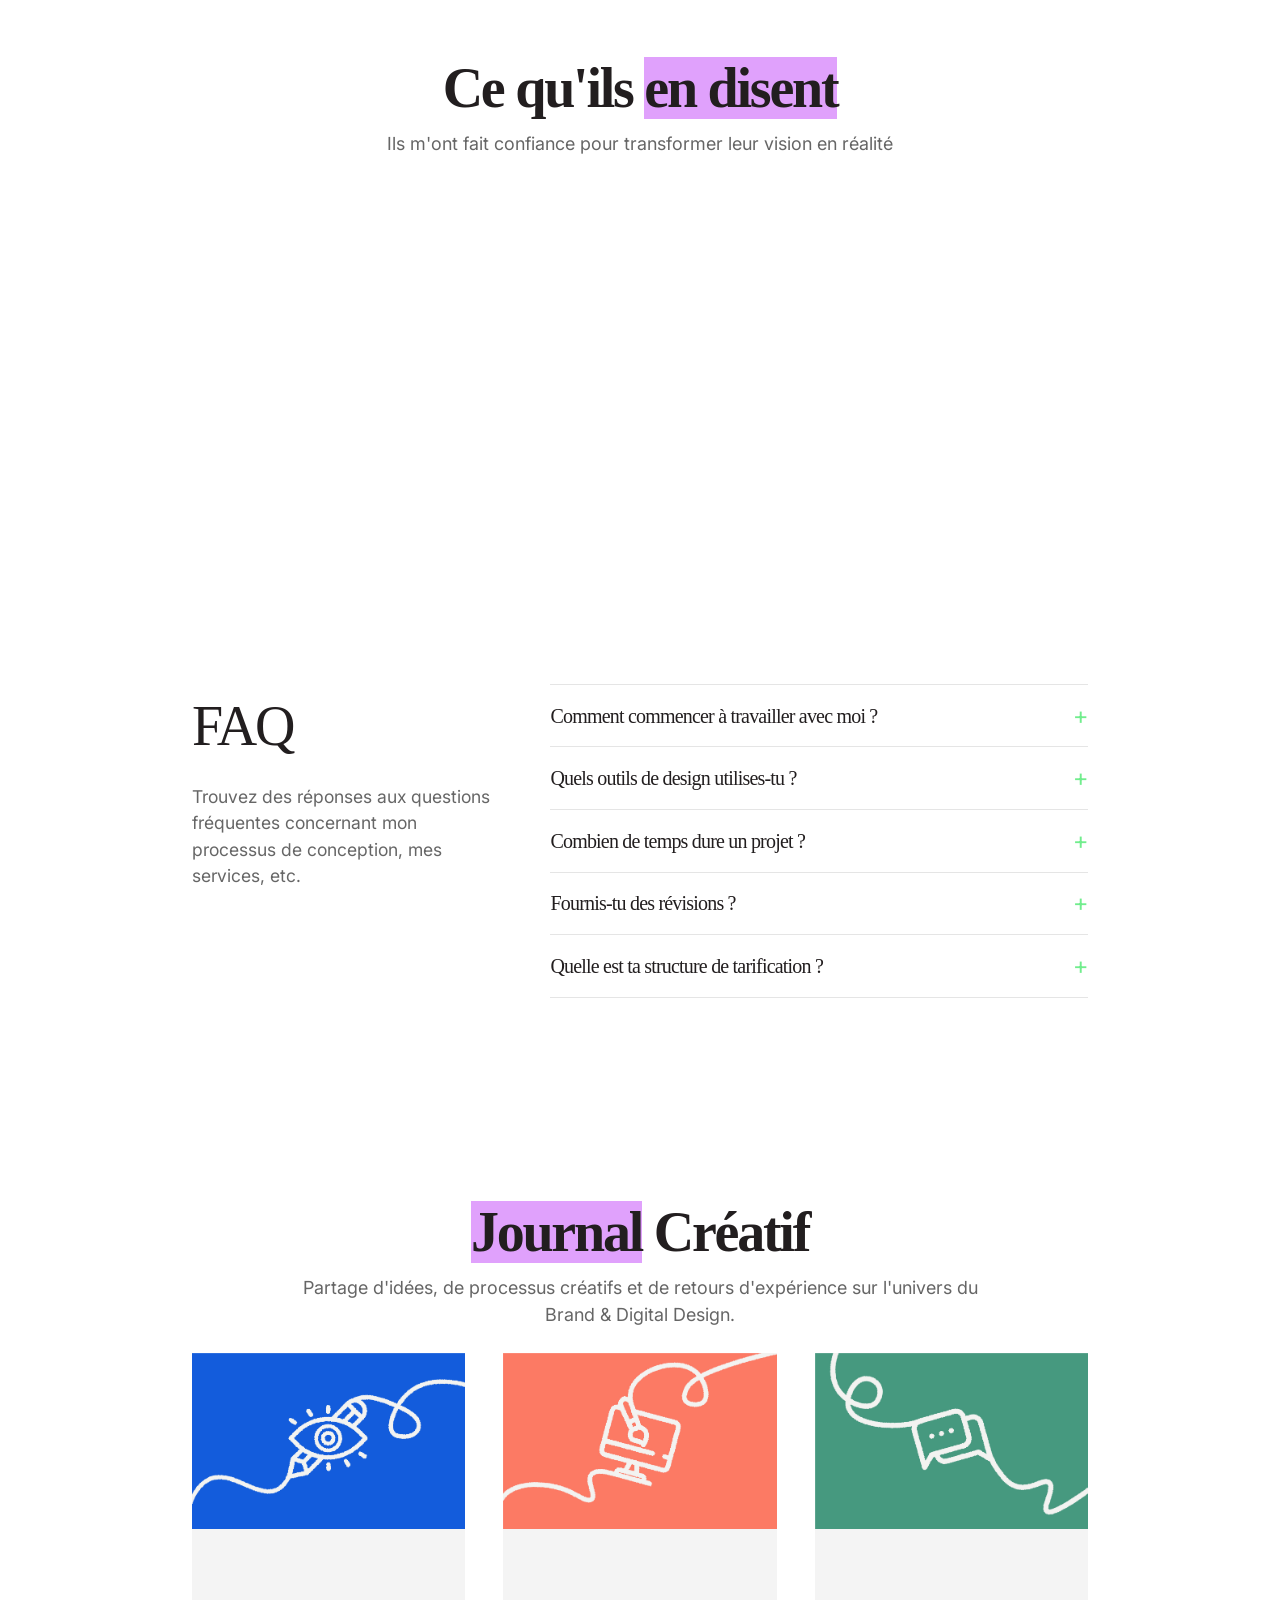
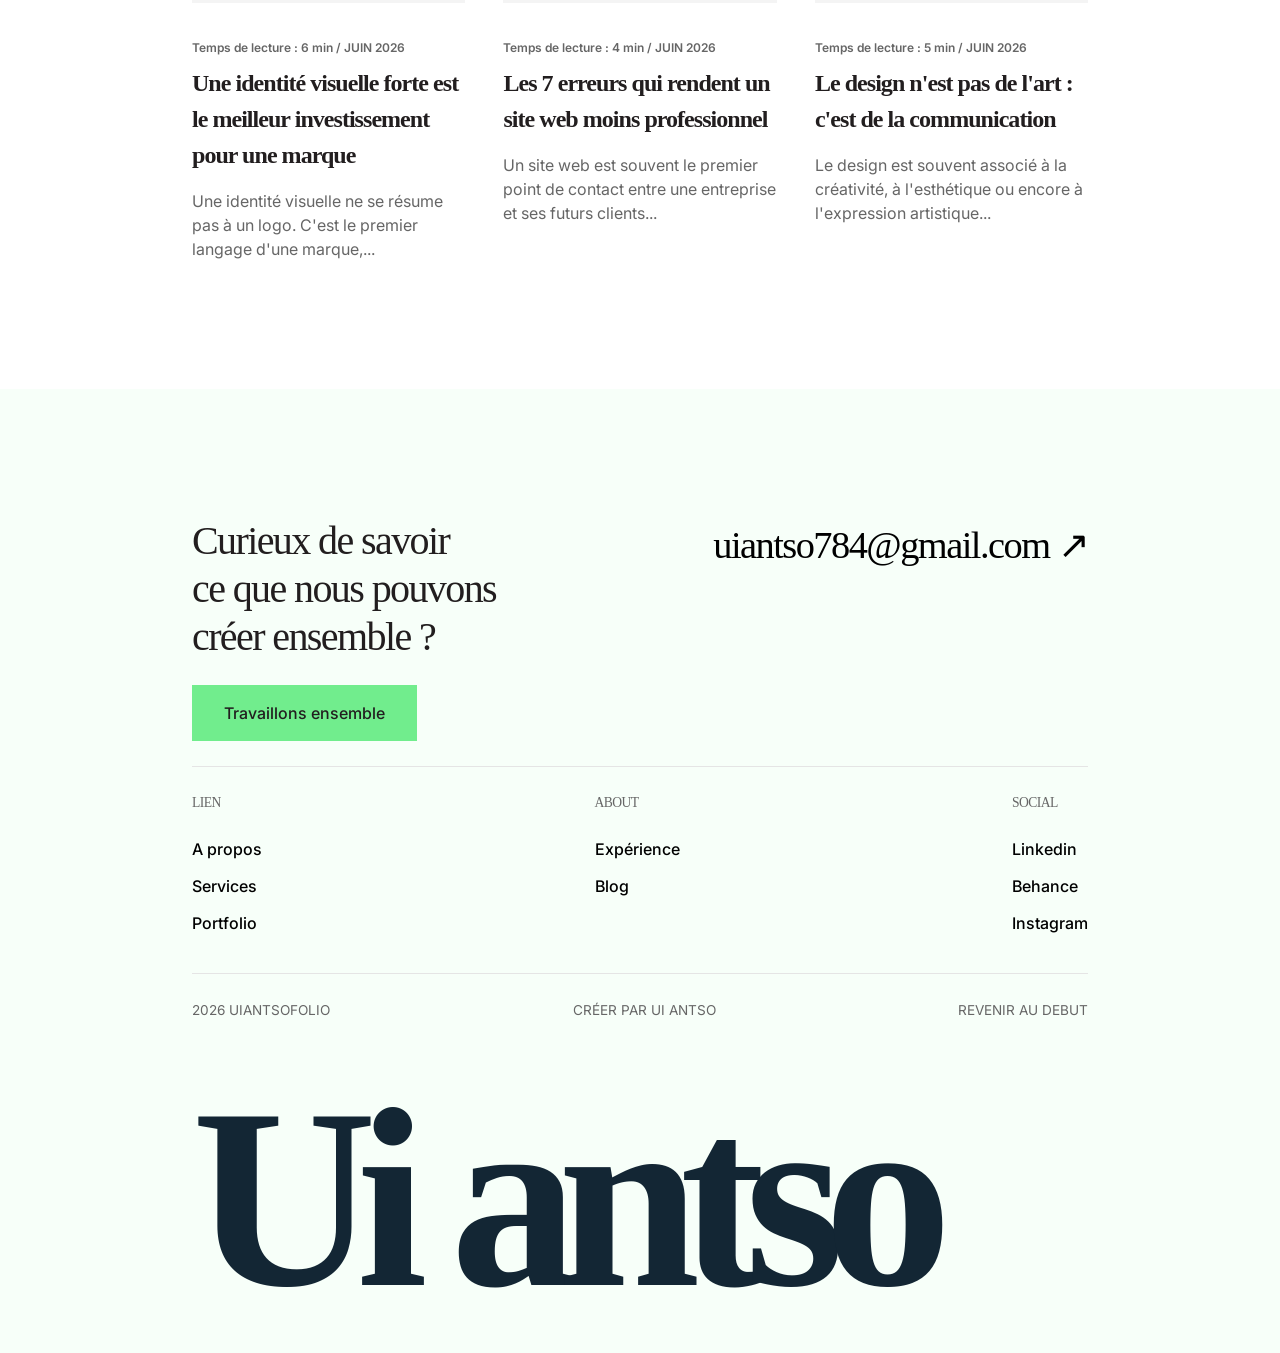
==== commit bf397422: "Change tous" ====
--- a/index.html
+++ b/index.html
@@ -16,7 +16,9 @@
 
     <!-- HEADER -->
     <header class="navbar">
-        <div class="logo">CASSE <br> LES CODES</div>
+        <div class="logo" "><a href=" index.html"><img style="height: 32px;" src=" LOGO_Ui_ANTSO.png"
+                alt="logo du designer ui antso"></a>
+        </div>
 
         <div class="burger-menu" id="burger-menu">
             <span></span>
@@ -354,32 +356,32 @@
                 Design.</p>
         </div>
         <div class="blog-grid">
-            <a href="blog_Ui_antso_detail.html" class="blog-card-link">
+            <a href="IDENTITE-VISUEL-BLOG_Ui_antso_detail.html" class="blog-card-link">
                 <div class="blog-card">
-                    <div class="blog-img"></div>
-                    <div class="blog-meta">ART DIRECTION / JULY 2023</div>
-                    <h3>Essential guidelines and best practice</h3>
-                    <p>Unlock the secrets to creates visually stunning designs with these guidelines that blend artistry
-                        and innovation.</p>
+                    <div class="blog-img"> <img src="IDENTITE-VISUEL-BLOG.jpg" alt="Ui antso blog image"></div>
+                    <div class="blog-meta">Temps de lecture : 6 min / JUIN 2026</div>
+                    <h3>Une identité visuelle forte est le meilleur investissement pour une marque</h3>
+                    <p>Une identité visuelle ne se résume pas à un logo. C'est le premier langage d'une marque,...</p>
                 </div>
             </a>
 
-            <a href="blog_Ui_antso_detail.html" class="blog-card-link">
+            <a href="7-ERREURS-BLOG-UI-ANTSO-DETAIL.html" class="blog-card-link">
                 <div class="blog-card">
-                    <div class="blog-img"></div>
-                    <div class="blog-meta">WEB DESIGN / JULY 2023</div>
-                    <h3>Design principles for beginners</h3>
-                    <p>Master the basics of web design and creates captivating online experiences with artistry and
-                        innovation.</p>
+                    <div class="blog-img"><img src="7_ERREUR.jpg" alt="Ui antso blog image"></div>
+                    <div class="blog-meta">Temps de lecture : 4 min / JUIN 2026</div>
+                    <h3>Les 7 erreurs qui rendent un site web moins professionnel</h3>
+                    <p>Un site web est souvent le premier point de contact entre une entreprise et ses futurs clients...
+                    </p>
                 </div>
             </a>
 
-            <a href="blog_Ui_antso_detail.html" class="blog-card-link">
+            <a href="COMMUNICATION-BLOG_Ui_antso_detail.html" class="blog-card-link">
                 <div class="blog-card">
-                    <div class="blog-img"></div>
-                    <div class="blog-meta">TYPOGRAPHY / JULY 2023</div>
-                    <h3>Design thinking</h3>
-                    <p>Explore how design thinking can drive artistry and innovation in your projects and campaigns.</p>
+                    <div class="blog-img"><img src="COMMUNICATION-BLOG.jpg" alt="Ui antso blog image"></div>
+                    <div class="blog-meta">Temps de lecture : 5 min / JUIN 2026</div>
+                    <h3>Le design n'est pas de l'art : c'est de la communication</h3>
+                    <p>Le design est souvent associé à la créativité, à l'esthétique ou encore à l'expression
+                        artistique...</p>
                 </div>
             </a>
         </div>
--- a/style.css
+++ b/style.css
@@ -322,7 +322,6 @@
 .s-img2 {
     width: 100%;
     height: 210px;
-    background-color: #eaeaea;
     margin-top: 2.5rem;
 }
 
@@ -484,7 +483,7 @@
 .blog-img {
     height: 250px;
     background-color: #f4f4f4;
-    margin-bottom: 1.5rem;
+    margin-bottom: 2.2rem;
 }
 
 .blog-meta {
@@ -811,7 +810,6 @@
     .s-img2 {
         width: 100%;
         height: 210px;
-        background-color: #eaeaea;
     }
 
     .service-images2 {
